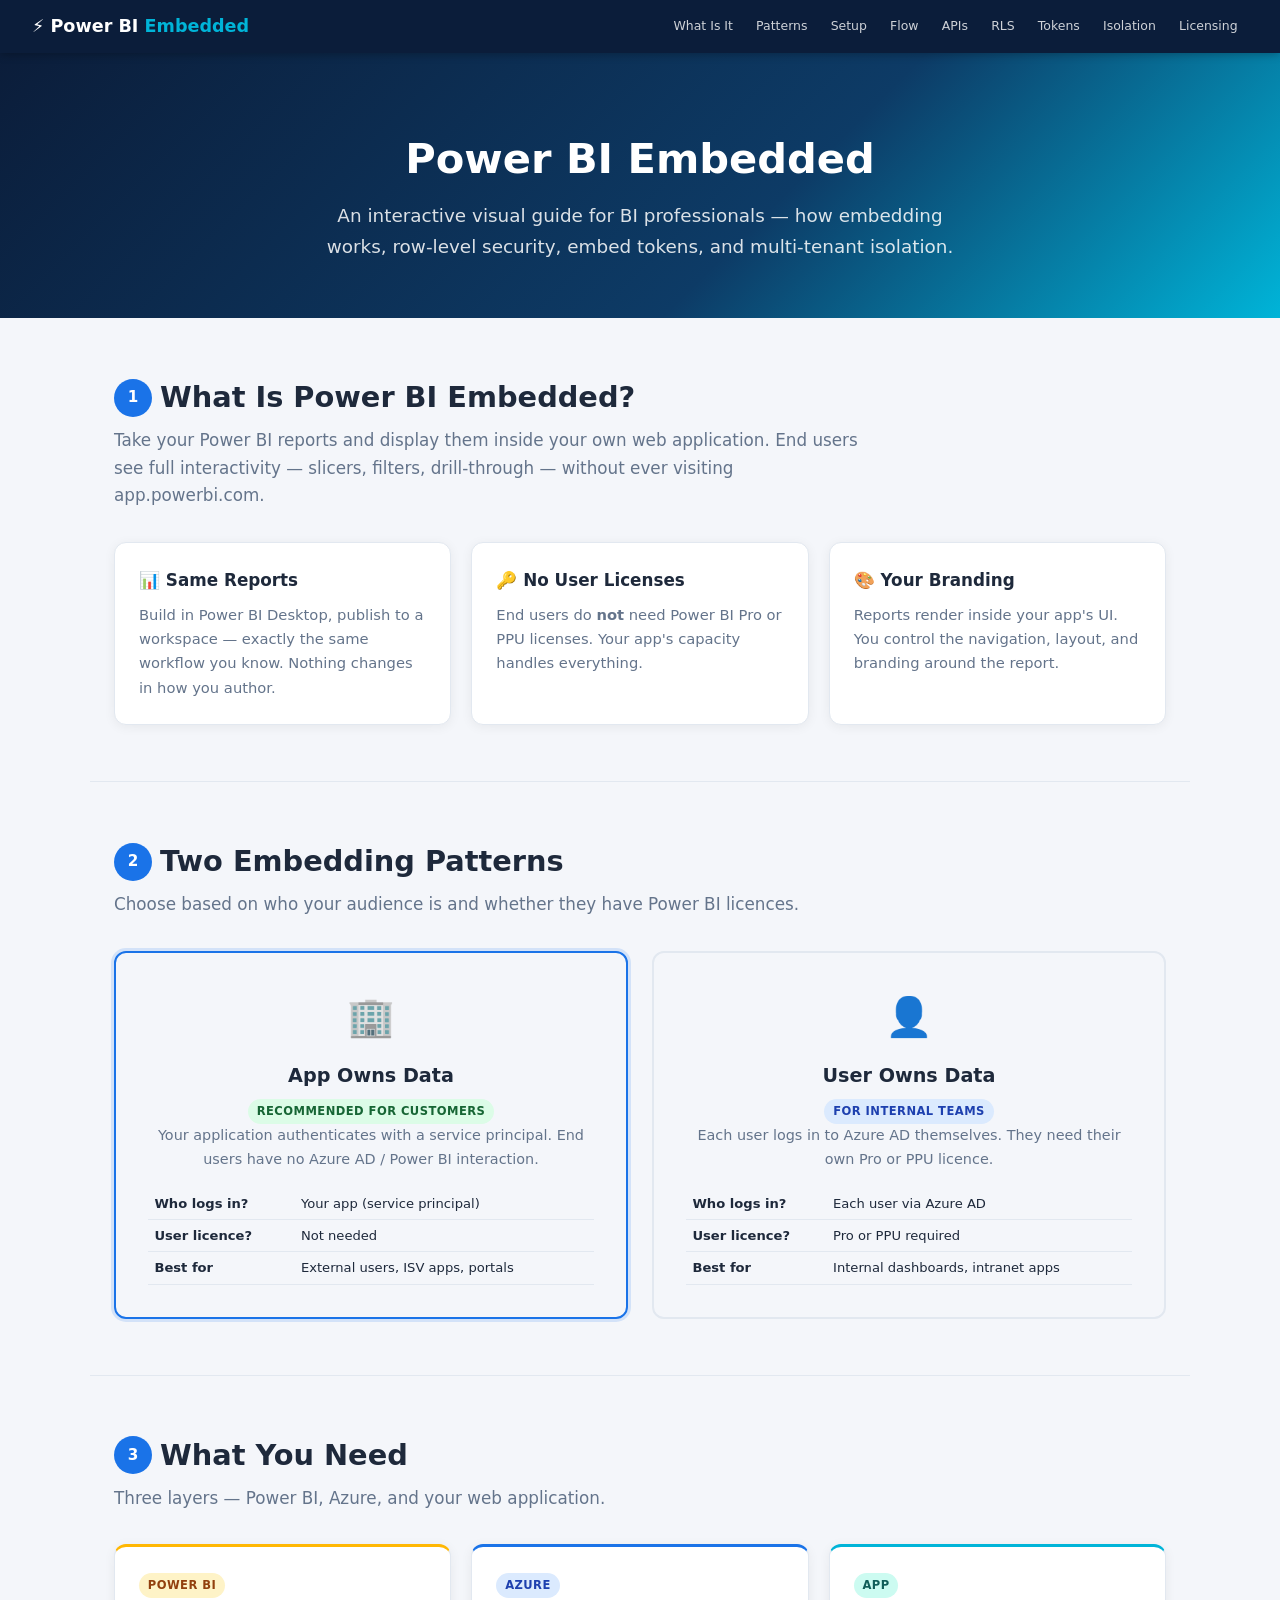
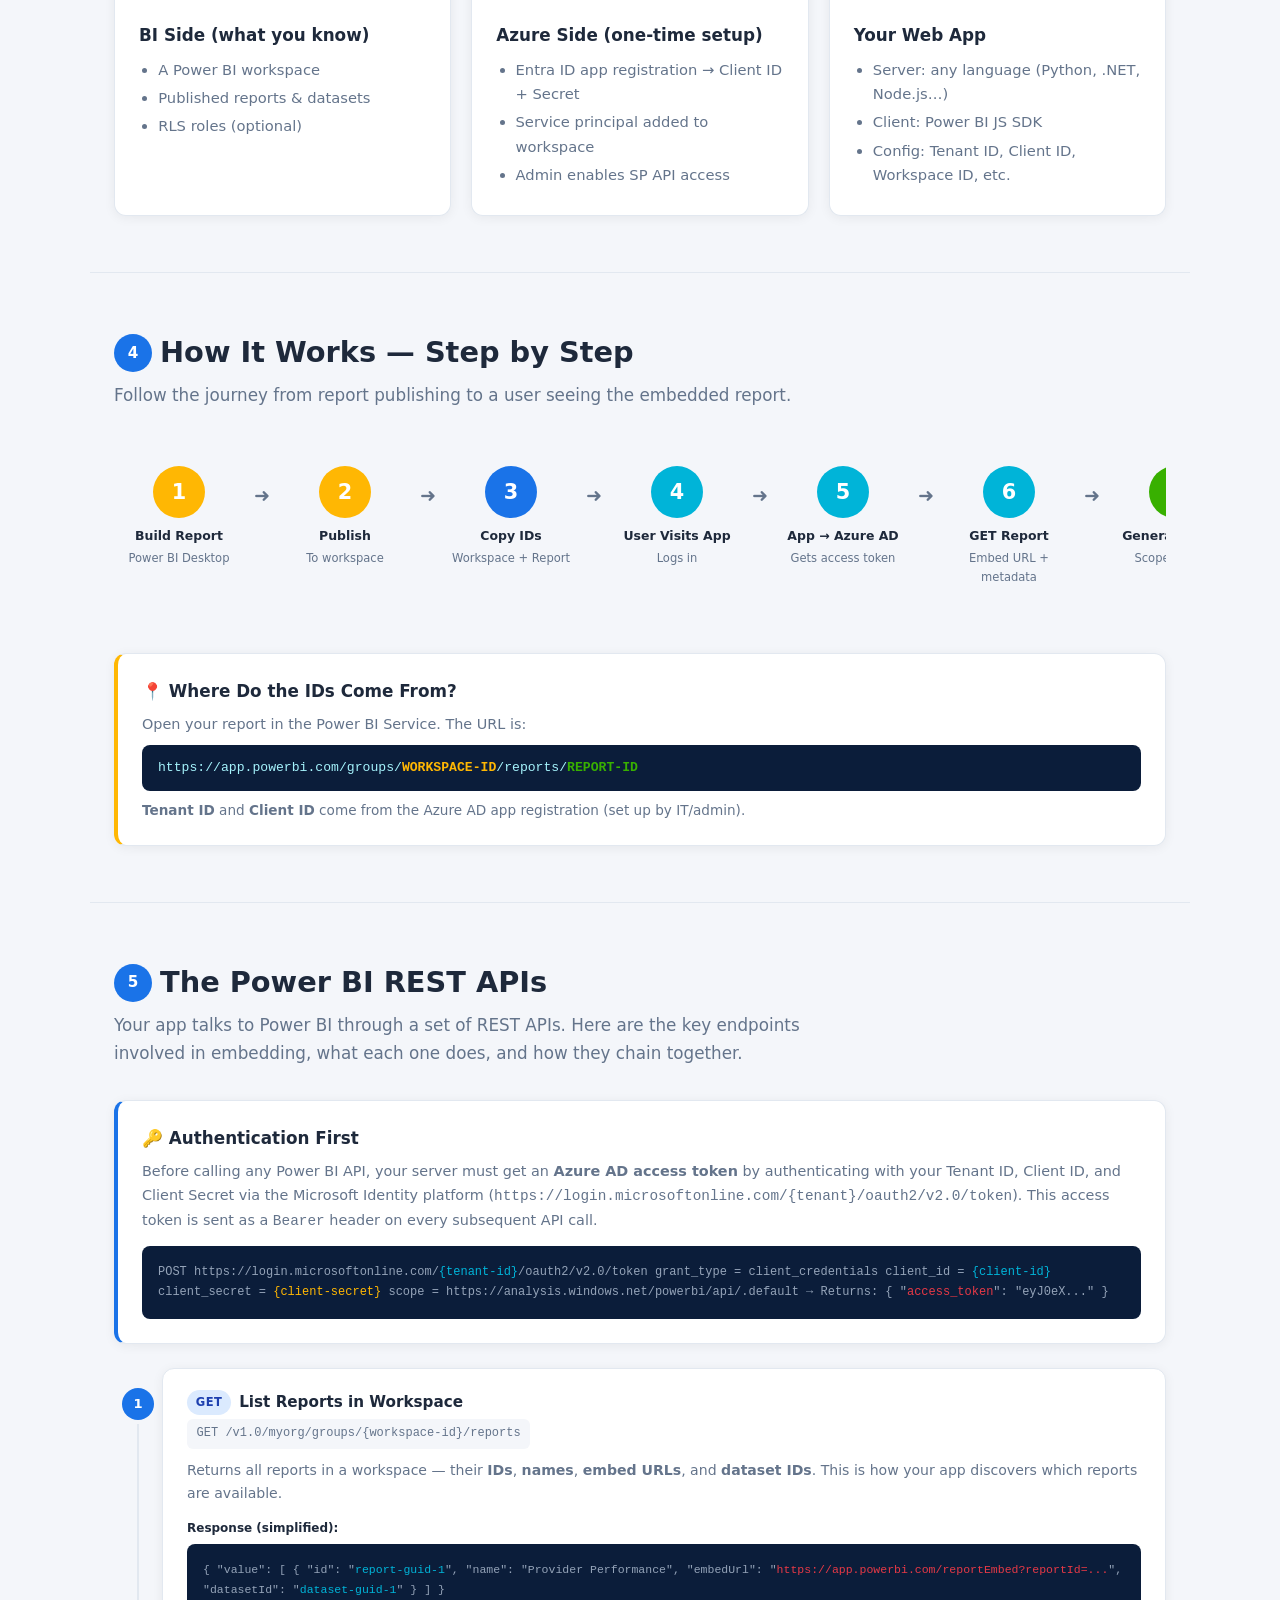
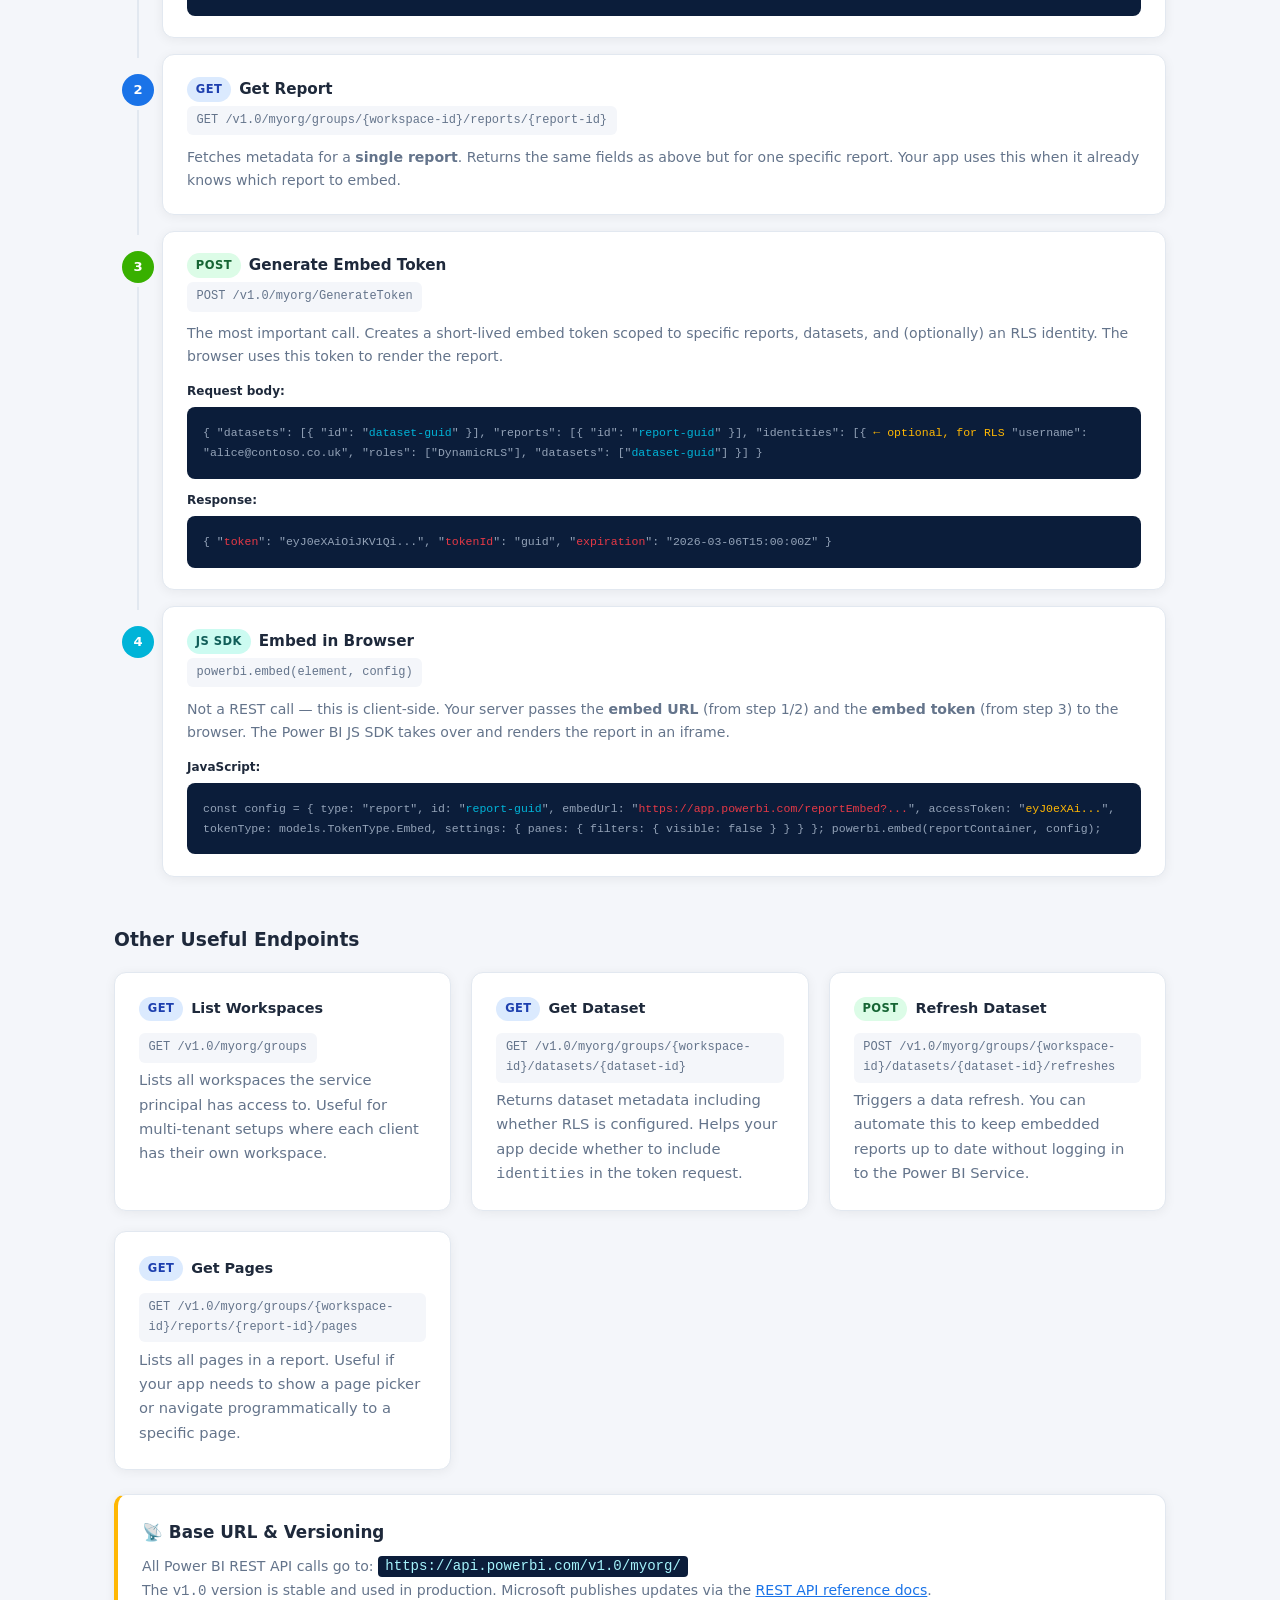
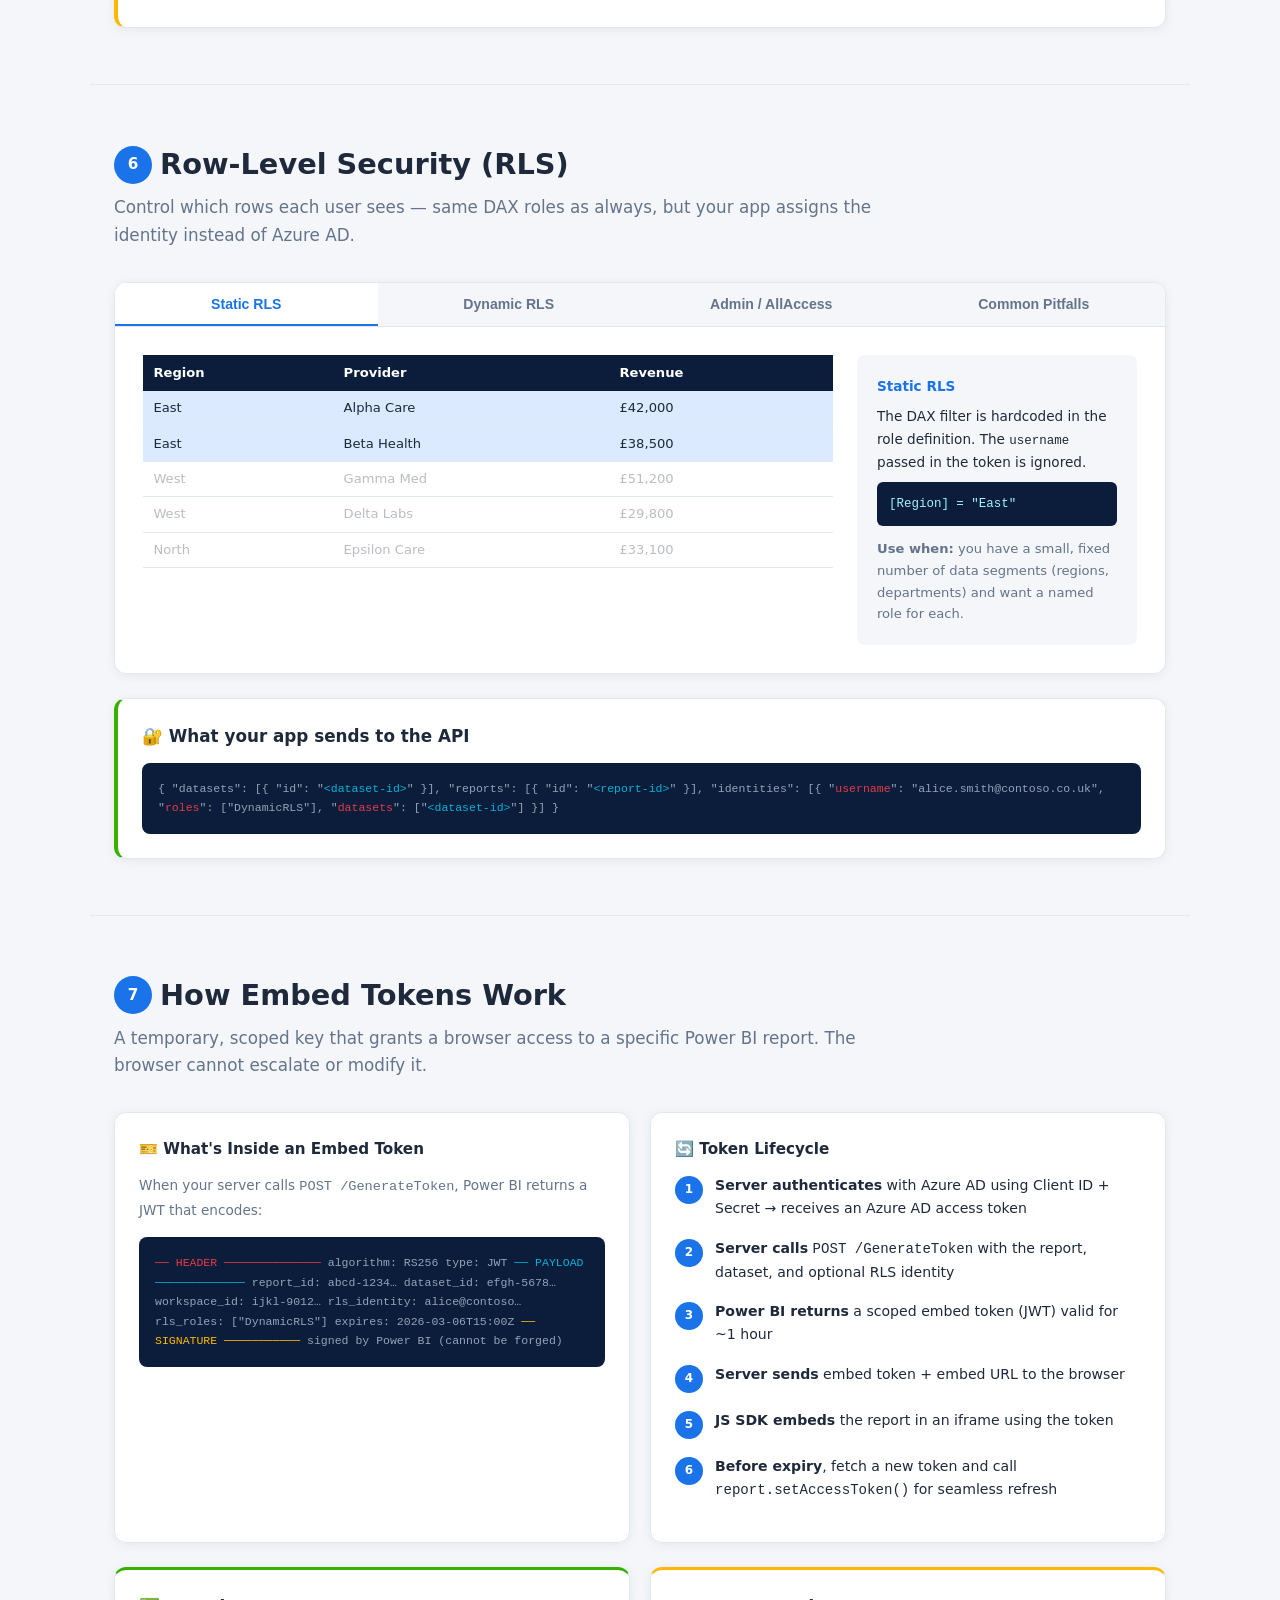
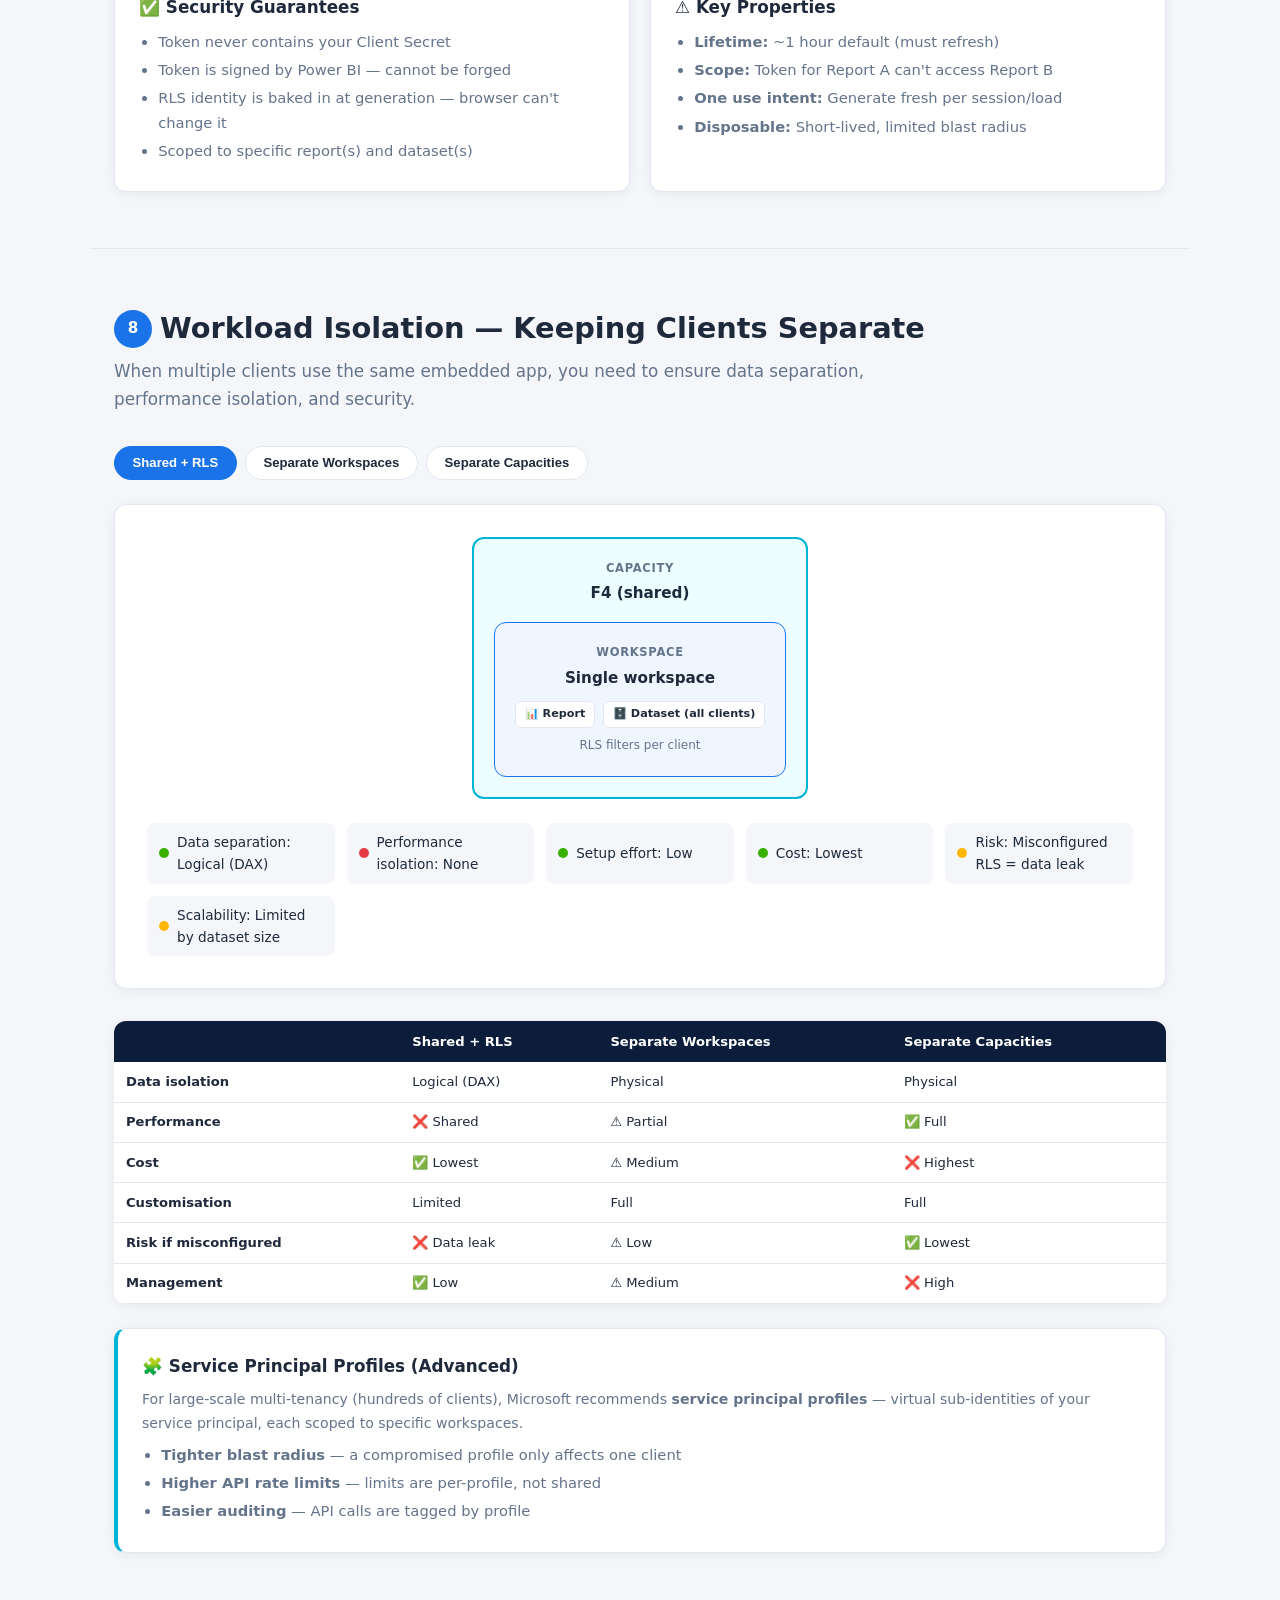
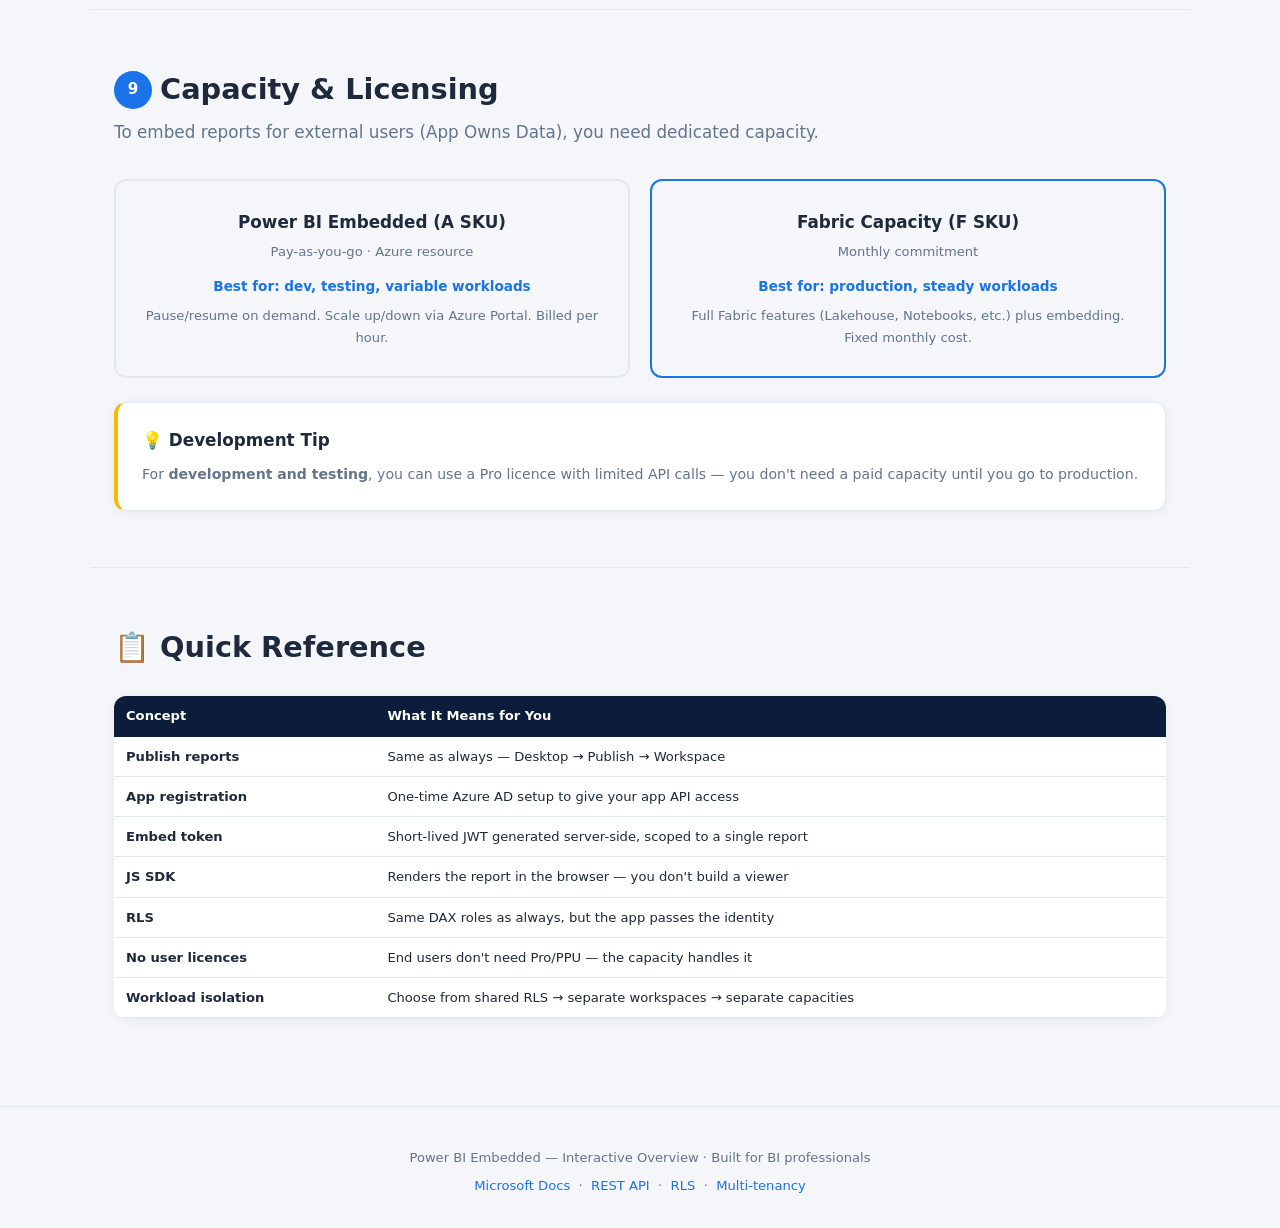
==== webpage/pbi_embedded_overview.html @ 56a4ed5e "Reorganizing folder structure" ====
<!DOCTYPE html>
<html lang="en">
<head>
    <meta charset="UTF-8">
    <meta name="viewport" content="width=device-width, initial-scale=1.0">
    <title>Power BI Embedded — Interactive Overview</title>
    <style>
        /* ── Reset & Base ─────────────────────────────────── */
        *, *::before, *::after { box-sizing: border-box; margin: 0; padding: 0; }
        :root {
            --navy:  #0b1d3a;
            --blue:  #1a73e8;
            --teal:  #00b4d8;
            --green: #38b000;
            --amber: #ffb703;
            --red:   #e63946;
            --bg:    #f4f6fa;
            --card:  #ffffff;
            --text:  #1e293b;
            --muted: #64748b;
            --border:#e2e8f0;
            --radius: 12px;
            --shadow: 0 2px 12px rgba(0,0,0,.06);
        }
        html { scroll-behavior: smooth; }
        body {
            font-family: 'Segoe UI', system-ui, -apple-system, sans-serif;
            background: var(--bg);
            color: var(--text);
            line-height: 1.65;
        }

        /* ── Sticky Nav ───────────────────────────────────── */
        .top-nav {
            position: sticky; top: 0; z-index: 100;
            background: var(--navy);
            color: #fff;
            display: flex; align-items: center; gap: 1rem;
            padding: .65rem 2rem;
            box-shadow: 0 2px 8px rgba(0,0,0,.25);
        }
        .top-nav .logo { font-weight: 700; font-size: 1.1rem; white-space: nowrap; }
        .top-nav .logo span { color: var(--teal); }
        .nav-links { display: flex; gap: .15rem; flex-wrap: wrap; margin-left: auto; }
        .nav-links a {
            color: rgba(255,255,255,.8); text-decoration: none;
            font-size: .78rem; padding: .35rem .65rem; border-radius: 6px;
            transition: background .2s, color .2s;
        }
        .nav-links a:hover { background: rgba(255,255,255,.12); color: #fff; }

        /* ── Hero ─────────────────────────────────────────── */
        .hero {
            background: linear-gradient(135deg, var(--navy) 0%, #0d3b66 60%, var(--teal) 100%);
            color: #fff;
            text-align: center;
            padding: 4.5rem 2rem 3.5rem;
        }
        .hero h1 { font-size: 2.6rem; font-weight: 800; margin-bottom: .5rem; }
        .hero p { font-size: 1.15rem; opacity: .85; max-width: 640px; margin: 0 auto; }

        /* ── Sections ─────────────────────────────────────── */
        .section {
            max-width: 1100px;
            margin: 0 auto;
            padding: 3.5rem 1.5rem;
        }
        .section h2 {
            font-size: 1.8rem; font-weight: 700;
            margin-bottom: .35rem;
            display: flex; align-items: center; gap: .5rem;
        }
        .section h2 .num {
            display: inline-flex; align-items: center; justify-content: center;
            width: 38px; height: 38px; border-radius: 50%;
            background: var(--blue); color: #fff;
            font-size: .95rem; font-weight: 700; flex-shrink: 0;
        }
        .section .subtitle {
            color: var(--muted); font-size: 1.05rem; margin-bottom: 2rem; max-width: 760px;
        }
        .divider {
            max-width: 1100px; margin: 0 auto;
            border: none; border-top: 1px solid var(--border);
        }

        /* ── Cards ────────────────────────────────────────── */
        .card-grid { display: grid; gap: 1.25rem; }
        .card-grid.cols-2 { grid-template-columns: repeat(auto-fit, minmax(320px, 1fr)); }
        .card-grid.cols-3 { grid-template-columns: repeat(auto-fit, minmax(260px, 1fr)); }
        .card {
            background: var(--card);
            border: 1px solid var(--border);
            border-radius: var(--radius);
            padding: 1.5rem;
            box-shadow: var(--shadow);
            transition: transform .2s, box-shadow .2s;
        }
        .card:hover { transform: translateY(-3px); box-shadow: 0 6px 20px rgba(0,0,0,.09); }
        .card h3 { font-size: 1.05rem; margin-bottom: .5rem; }
        .card p, .card li { font-size: .92rem; color: var(--muted); }
        .card ul { padding-left: 1.2rem; }
        .card ul li { margin-bottom: .25rem; }

        /* ── Badge ────────────────────────────────────────── */
        .badge {
            display: inline-block; font-size: .72rem; font-weight: 600;
            padding: .18rem .55rem; border-radius: 999px; text-transform: uppercase;
            letter-spacing: .04em;
        }
        .badge-blue { background: #dbeafe; color: #1e40af; }
        .badge-green { background: #dcfce7; color: #166534; }
        .badge-amber { background: #fef3c7; color: #92400e; }
        .badge-red   { background: #fee2e2; color: #991b1b; }
        .badge-teal  { background: #ccfbf1; color: #115e59; }

        /* ── Pattern comparison ────────────────────────────── */
        .pattern-columns { display: grid; grid-template-columns: 1fr 1fr; gap: 1.5rem; }
        .pattern-card {
            border-radius: var(--radius);
            padding: 2rem;
            text-align: center;
            border: 2px solid var(--border);
            transition: border-color .3s, box-shadow .3s;
            cursor: default;
        }
        .pattern-card.active { border-color: var(--blue); box-shadow: 0 0 0 3px rgba(26,115,232,.15); }
        .pattern-card h3 { font-size: 1.2rem; margin-bottom: .35rem; }
        .pattern-card .icon { font-size: 2.4rem; display: block; margin-bottom: .75rem; }
        .pattern-card .desc { font-size: .9rem; color: var(--muted); margin-bottom: 1rem; }
        .pattern-card table { width: 100%; font-size: .82rem; text-align: left; border-collapse: collapse; }
        .pattern-card table td { padding: .3rem .4rem; border-bottom: 1px solid var(--border); }
        .pattern-card table td:first-child { font-weight: 600; color: var(--text); white-space: nowrap; }

        /* ── Flow diagram ─────────────────────────────────── */
        .flow-container { position: relative; padding: 1.5rem 0; }
        .flow-track {
            display: flex; align-items: flex-start; gap: 0;
            overflow-x: auto; padding-bottom: 1rem;
        }
        .flow-step {
            display: flex; flex-direction: column; align-items: center;
            min-width: 130px; position: relative; text-align: center;
            opacity: 0; transform: translateY(18px);
            transition: opacity .45s ease, transform .45s ease;
        }
        .flow-step.visible { opacity: 1; transform: translateY(0); }
        .flow-step .circle {
            width: 52px; height: 52px; border-radius: 50%;
            display: flex; align-items: center; justify-content: center;
            font-size: 1.3rem; color: #fff; font-weight: 700;
            position: relative; z-index: 2;
        }
        .flow-step .label { font-size: .78rem; margin-top: .5rem; max-width: 120px; font-weight: 600; }
        .flow-step .detail { font-size: .72rem; color: var(--muted); max-width: 120px; margin-top: .15rem; }
        .flow-arrow {
            display: flex; align-items: center;
            font-size: 1.2rem; color: var(--muted);
            padding-top: 14px; min-width: 36px; justify-content: center;
            opacity: 0; transition: opacity .4s ease;
        }
        .flow-arrow.visible { opacity: 1; }

        /* ── RLS Interactive ──────────────────────────────── */
        .rls-demo {
            background: var(--card);
            border: 1px solid var(--border);
            border-radius: var(--radius);
            overflow: hidden;
            box-shadow: var(--shadow);
        }
        .rls-tabs { display: flex; border-bottom: 1px solid var(--border); }
        .rls-tab {
            flex: 1; padding: .85rem 1rem;
            text-align: center;
            font-size: .88rem; font-weight: 600;
            cursor: pointer;
            background: var(--bg);
            border: none; outline: none;
            color: var(--muted);
            transition: background .2s, color .2s;
        }
        .rls-tab.active { background: var(--card); color: var(--blue); box-shadow: inset 0 -2px 0 var(--blue); }
        .rls-panel { display: none; padding: 1.75rem; }
        .rls-panel.active { display: block; }

        .rls-visual {
            display: flex; gap: 1.5rem; align-items: flex-start; flex-wrap: wrap;
        }
        .rls-data-table {
            flex: 1; min-width: 280px;
            border-collapse: collapse; font-size: .82rem;
        }
        .rls-data-table th {
            background: var(--navy); color: #fff;
            padding: .45rem .65rem; text-align: left; font-weight: 600;
        }
        .rls-data-table td {
            padding: .4rem .65rem; border-bottom: 1px solid var(--border);
        }
        .rls-data-table tr.highlight td { background: #dbeafe; }
        .rls-data-table tr.dimmed td { opacity: .3; }

        .rls-info-box {
            flex: 0 0 280px;
            background: var(--bg); border-radius: 8px;
            padding: 1.25rem; font-size: .85rem;
        }
        .rls-info-box h4 { margin-bottom: .5rem; color: var(--blue); }
        .rls-info-box code {
            display: block; background: var(--navy); color: #a5f3fc;
            padding: .75rem; border-radius: 6px; font-size: .78rem;
            margin-top: .5rem; white-space: pre-wrap;
        }

        /* ── Token visual ─────────────────────────────────── */
        .token-visual {
            display: flex; gap: 1.25rem; flex-wrap: wrap;
            align-items: stretch;
        }
        .token-box {
            background: var(--card); border: 1px solid var(--border);
            border-radius: var(--radius); padding: 1.5rem;
            box-shadow: var(--shadow); flex: 1; min-width: 260px;
        }
        .token-box h4 { font-size: .95rem; margin-bottom: .75rem; display: flex; align-items: center; gap: .4rem; }
        .token-jwt {
            background: var(--navy); border-radius: 8px; padding: 1rem;
            font-family: 'Cascadia Code', 'Fira Code', monospace;
            font-size: .72rem; line-height: 1.7; color: #94a3b8;
            overflow-x: auto;
        }
        .token-jwt .t-header { color: var(--red); }
        .token-jwt .t-payload { color: var(--teal); }
        .token-jwt .t-sig { color: var(--amber); }

        .lifecycle-steps { counter-reset: step; }
        .lifecycle-step {
            display: flex; gap: .75rem; margin-bottom: 1rem; align-items: flex-start;
        }
        .lifecycle-step::before {
            counter-increment: step;
            content: counter(step);
            display: flex; align-items: center; justify-content: center;
            min-width: 28px; height: 28px; border-radius: 50%;
            background: var(--blue); color: #fff;
            font-size: .75rem; font-weight: 700; flex-shrink: 0; margin-top: 2px;
        }
        .lifecycle-step .step-text { font-size: .88rem; }
        .lifecycle-step .step-text strong { color: var(--text); }

        /* ── Isolation visual ─────────────────────────────── */
        .isolation-switcher { display: flex; gap: .5rem; margin-bottom: 1.5rem; flex-wrap: wrap; }
        .iso-btn {
            padding: .55rem 1.1rem; border-radius: 999px;
            border: 1px solid var(--border);
            background: var(--card); color: var(--text);
            font-size: .82rem; font-weight: 600; cursor: pointer;
            transition: all .25s;
        }
        .iso-btn.active { background: var(--blue); color: #fff; border-color: var(--blue); }
        .iso-scene {
            display: none;
            background: var(--card);
            border: 1px solid var(--border);
            border-radius: var(--radius);
            padding: 2rem;
            box-shadow: var(--shadow);
        }
        .iso-scene.active { display: block; }

        .iso-diagram {
            display: flex; gap: 1.25rem; justify-content: center;
            flex-wrap: wrap; margin-bottom: 1.5rem;
        }
        .iso-box {
            border: 2px solid var(--border); border-radius: var(--radius);
            padding: 1.25rem; min-width: 160px; text-align: center;
            transition: border-color .3s;
        }
        .iso-box.workspace { border-color: var(--blue); background: #eff6ff; }
        .iso-box.capacity  { border-color: var(--teal); background: #ecfeff; }
        .iso-box.dataset   { border-color: var(--green); background: #f0fdf4; }
        .iso-box .box-label { font-size: .72rem; font-weight: 700; text-transform: uppercase; letter-spacing: .06em; color: var(--muted); }
        .iso-box .box-title { font-size: .95rem; font-weight: 700; margin-top: .2rem; }
        .iso-inner { display: flex; gap: .5rem; margin-top: .65rem; justify-content: center; }
        .iso-chip {
            font-size: .7rem; padding: .2rem .55rem;
            border-radius: 6px; background: #fff; border: 1px solid var(--border);
            font-weight: 600;
        }

        .iso-traits { display: grid; grid-template-columns: repeat(auto-fit, minmax(180px, 1fr)); gap: .75rem; }
        .iso-trait {
            display: flex; align-items: center; gap: .5rem;
            font-size: .85rem; padding: .5rem .75rem;
            background: var(--bg); border-radius: 8px;
        }
        .iso-trait .dot {
            width: 10px; height: 10px; border-radius: 50%; flex-shrink: 0;
        }
        .dot-green { background: var(--green); }
        .dot-amber { background: var(--amber); }
        .dot-red   { background: var(--red); }

        /* ── Comparison table ─────────────────────────────── */
        .comp-table {
            width: 100%; border-collapse: collapse; font-size: .82rem;
            background: var(--card); border-radius: var(--radius);
            overflow: hidden; box-shadow: var(--shadow);
            margin-top: 1.5rem;
        }
        .comp-table th {
            background: var(--navy); color: #fff;
            padding: .6rem .75rem; text-align: left; font-weight: 600;
        }
        .comp-table td {
            padding: .55rem .75rem; border-bottom: 1px solid var(--border);
        }
        .comp-table tbody tr:hover td { background: #f1f5f9; }

        /* ── Licensing ────────────────────────────────────── */
        .lic-cards { display: grid; grid-template-columns: repeat(auto-fit, minmax(280px, 1fr)); gap: 1.25rem; }
        .lic-card {
            border-radius: var(--radius); padding: 1.75rem;
            border: 2px solid var(--border); text-align: center;
            transition: border-color .3s, box-shadow .3s;
        }
        .lic-card:hover { border-color: var(--blue); box-shadow: 0 4px 16px rgba(26,115,232,.12); }
        .lic-card h4 { font-size: 1.05rem; margin-bottom: .3rem; }
        .lic-card .lic-model { font-size: .82rem; color: var(--muted); margin-bottom: .75rem; }
        .lic-card .lic-best { font-size: .85rem; font-weight: 600; color: var(--blue); }

        /* ── Footer ───────────────────────────────────────── */
        .footer {
            text-align: center; padding: 2.5rem 1rem;
            color: var(--muted); font-size: .82rem;
            border-top: 1px solid var(--border);
            margin-top: 2rem;
        }
        .footer a { color: var(--blue); text-decoration: none; }

        /* ── Utilities ────────────────────────────────────── */
        .mt { margin-top: 1.5rem; }
        .fade-in { opacity: 0; transform: translateY(16px); transition: opacity .5s ease, transform .5s ease; }
        .fade-in.visible { opacity: 1; transform: translateY(0); }

        /* ── Token Anim ───────────────────────────────────── */
        .token-anim-track { position: relative; height: 120px; margin: 1.5rem 0; }
        .ta-lane {
            position: absolute; left: 0; right: 0;
            display: flex; align-items: center; height: 36px;
        }
        .ta-lane:nth-child(1) { top: 0; }
        .ta-lane:nth-child(2) { top: 42px; }
        .ta-lane:nth-child(3) { top: 84px; }
        .ta-actor {
            width: 90px; text-align: center; font-size: .72rem; font-weight: 700;
            background: var(--navy); color: #fff; padding: .3rem .4rem; border-radius: 6px;
            flex-shrink: 0;
        }
        .ta-line { flex: 1; height: 2px; background: var(--border); position: relative; margin: 0 8px; }
        .ta-packet {
            position: absolute; top: -8px;
            width: 18px; height: 18px; border-radius: 4px;
            display: flex; align-items: center; justify-content: center;
            font-size: .6rem; font-weight: 700; color: #fff;
        }
        .ta-packet.req  { background: var(--blue); }
        .ta-packet.tok  { background: var(--green); }
        .ta-packet.show { background: var(--teal); }

        /* ── API Chain ────────────────────────────────────── */
        .api-chain { display: flex; flex-direction: column; gap: 0; }
        .api-step-row { display: flex; gap: 0; }
        .api-num-col {
            display: flex; flex-direction: column; align-items: center;
            width: 48px; flex-shrink: 0; padding-top: 1.25rem;
        }
        .api-num {
            width: 32px; height: 32px; border-radius: 50%;
            display: flex; align-items: center; justify-content: center;
            color: #fff; font-size: .82rem; font-weight: 700;
            flex-shrink: 0; z-index: 2;
        }
        .api-connector {
            flex: 1; width: 2px; background: var(--border);
            margin-top: 4px; margin-bottom: -4px;
        }
        .api-card {
            flex: 1;
            background: var(--card);
            border: 1px solid var(--border);
            border-radius: var(--radius);
            padding: 1.35rem 1.5rem;
            margin-bottom: 1rem;
            box-shadow: var(--shadow);
            transition: transform .2s, box-shadow .2s;
        }
        .api-card:hover { transform: translateY(-2px); box-shadow: 0 6px 20px rgba(0,0,0,.09); }
        .api-card-header {
            display: flex; align-items: center; gap: .5rem;
        }
        .api-endpoint { font-weight: 700; font-size: .95rem; }
        .api-url {
            font-family: 'Cascadia Code', 'Fira Code', monospace;
            font-size: .75rem; color: var(--muted); margin-top: .25rem;
            background: var(--bg); padding: .3rem .6rem; border-radius: 6px;
            display: inline-block;
        }
        .api-desc { font-size: .88rem; color: var(--muted); margin-top: .65rem; }
        .api-response { margin-top: .85rem; }
        .api-response-label { font-size: .75rem; font-weight: 600; color: var(--text); margin-bottom: .35rem; }

        /* ── Responsive ───────────────────────────────────── */
        @media (max-width: 720px) {
            .hero h1 { font-size: 1.8rem; }
            .pattern-columns { grid-template-columns: 1fr; }
            .rls-visual { flex-direction: column; }
            .rls-info-box { flex: 1 1 auto; }
            .token-visual { flex-direction: column; }
            .nav-links a { font-size: .7rem; padding: .25rem .45rem; }
        }
    </style>
</head>
<body>

<!-- ───────── Navigation ───────── -->
<nav class="top-nav">
    <div class="logo">⚡ Power BI <span>Embedded</span></div>
    <div class="nav-links">
        <a href="#what">What Is It</a>
        <a href="#patterns">Patterns</a>
        <a href="#setup">Setup</a>
        <a href="#flow">Flow</a>
        <a href="#apis">APIs</a>
        <a href="#rls">RLS</a>
        <a href="#tokens">Tokens</a>
        <a href="#isolation">Isolation</a>
        <a href="#licensing">Licensing</a>
    </div>
</nav>

<!-- ───────── Hero ───────── -->
<header class="hero">
    <h1>Power BI Embedded</h1>
    <p>An interactive visual guide for BI professionals — how embedding works, row-level security, embed tokens, and multi-tenant isolation.</p>
</header>

<!-- ═══════════════════════════════════════════════════════ -->
<!-- 1. WHAT IS IT                                          -->
<!-- ═══════════════════════════════════════════════════════ -->
<section class="section fade-in" id="what">
    <h2><span class="num">1</span> What Is Power BI Embedded?</h2>
    <p class="subtitle">Take your Power BI reports and display them inside your own web application. End users see full interactivity — slicers, filters, drill-through — without ever visiting app.powerbi.com.</p>

    <div class="card-grid cols-3">
        <div class="card">
            <h3>📊 Same Reports</h3>
            <p>Build in Power BI Desktop, publish to a workspace — exactly the same workflow you know. Nothing changes in how you author.</p>
        </div>
        <div class="card">
            <h3>🔑 No User Licenses</h3>
            <p>End users do <strong>not</strong> need Power BI Pro or PPU licenses. Your app's capacity handles everything.</p>
        </div>
        <div class="card">
            <h3>🎨 Your Branding</h3>
            <p>Reports render inside your app's UI. You control the navigation, layout, and branding around the report.</p>
        </div>
    </div>
</section>

<hr class="divider">

<!-- ═══════════════════════════════════════════════════════ -->
<!-- 2. TWO PATTERNS                                        -->
<!-- ═══════════════════════════════════════════════════════ -->
<section class="section fade-in" id="patterns">
    <h2><span class="num">2</span> Two Embedding Patterns</h2>
    <p class="subtitle">Choose based on who your audience is and whether they have Power BI licences.</p>

    <div class="pattern-columns">
        <div class="pattern-card active" id="pc-app">
            <span class="icon">🏢</span>
            <h3>App Owns Data</h3>
            <span class="badge badge-green">Recommended for customers</span>
            <p class="desc">Your application authenticates with a service principal. End users have no Azure AD / Power BI interaction.</p>
            <table>
                <tr><td>Who logs in?</td><td>Your app (service principal)</td></tr>
                <tr><td>User licence?</td><td>Not needed</td></tr>
                <tr><td>Best for</td><td>External users, ISV apps, portals</td></tr>
            </table>
        </div>
        <div class="pattern-card" id="pc-user">
            <span class="icon">👤</span>
            <h3>User Owns Data</h3>
            <span class="badge badge-blue">For internal teams</span>
            <p class="desc">Each user logs in to Azure AD themselves. They need their own Pro or PPU licence.</p>
            <table>
                <tr><td>Who logs in?</td><td>Each user via Azure AD</td></tr>
                <tr><td>User licence?</td><td>Pro or PPU required</td></tr>
                <tr><td>Best for</td><td>Internal dashboards, intranet apps</td></tr>
            </table>
        </div>
    </div>
</section>

<hr class="divider">

<!-- ═══════════════════════════════════════════════════════ -->
<!-- 3. WHAT YOU NEED                                       -->
<!-- ═══════════════════════════════════════════════════════ -->
<section class="section fade-in" id="setup">
    <h2><span class="num">3</span> What You Need</h2>
    <p class="subtitle">Three layers — Power BI, Azure, and your web application.</p>

    <div class="card-grid cols-3">
        <div class="card" style="border-top: 3px solid var(--amber);">
            <span class="badge badge-amber">Power BI</span>
            <h3 class="mt">BI Side (what you know)</h3>
            <ul>
                <li>A Power BI workspace</li>
                <li>Published reports &amp; datasets</li>
                <li>RLS roles (optional)</li>
            </ul>
        </div>
        <div class="card" style="border-top: 3px solid var(--blue);">
            <span class="badge badge-blue">Azure</span>
            <h3 class="mt">Azure Side (one-time setup)</h3>
            <ul>
                <li>Entra ID app registration → Client ID + Secret</li>
                <li>Service principal added to workspace</li>
                <li>Admin enables SP API access</li>
            </ul>
        </div>
        <div class="card" style="border-top: 3px solid var(--teal);">
            <span class="badge badge-teal">App</span>
            <h3 class="mt">Your Web App</h3>
            <ul>
                <li>Server: any language (Python, .NET, Node.js…)</li>
                <li>Client: Power BI JS SDK</li>
                <li>Config: Tenant ID, Client ID, Workspace ID, etc.</li>
            </ul>
        </div>
    </div>
</section>

<hr class="divider">

<!-- ═══════════════════════════════════════════════════════ -->
<!-- 4. STEP-BY-STEP FLOW                                   -->
<!-- ═══════════════════════════════════════════════════════ -->
<section class="section fade-in" id="flow">
    <h2><span class="num">4</span> How It Works — Step by Step</h2>
    <p class="subtitle">Follow the journey from report publishing to a user seeing the embedded report.</p>

    <div class="flow-container">
        <div class="flow-track" id="flow-track">
            <div class="flow-step" data-delay="0">
                <div class="circle" style="background: var(--amber);">1</div>
                <div class="label">Build Report</div>
                <div class="detail">Power BI Desktop</div>
            </div>
            <div class="flow-arrow" data-delay="100">➜</div>

            <div class="flow-step" data-delay="200">
                <div class="circle" style="background: var(--amber);">2</div>
                <div class="label">Publish</div>
                <div class="detail">To workspace</div>
            </div>
            <div class="flow-arrow" data-delay="300">➜</div>

            <div class="flow-step" data-delay="400">
                <div class="circle" style="background: var(--blue);">3</div>
                <div class="label">Copy IDs</div>
                <div class="detail">Workspace + Report</div>
            </div>
            <div class="flow-arrow" data-delay="500">➜</div>

            <div class="flow-step" data-delay="600">
                <div class="circle" style="background: var(--teal);">4</div>
                <div class="label">User Visits App</div>
                <div class="detail">Logs in</div>
            </div>
            <div class="flow-arrow" data-delay="700">➜</div>

            <div class="flow-step" data-delay="800">
                <div class="circle" style="background: var(--teal);">5</div>
                <div class="label">App → Azure AD</div>
                <div class="detail">Gets access token</div>
            </div>
            <div class="flow-arrow" data-delay="900">➜</div>

            <div class="flow-step" data-delay="1000">
                <div class="circle" style="background: var(--teal);">6</div>
                <div class="label">GET Report</div>
                <div class="detail">Embed URL + metadata</div>
            </div>
            <div class="flow-arrow" data-delay="1100">➜</div>

            <div class="flow-step" data-delay="1200">
                <div class="circle" style="background: var(--green);">7</div>
                <div class="label">GenerateToken</div>
                <div class="detail">Scoped + RLS</div>
            </div>
            <div class="flow-arrow" data-delay="1300">➜</div>

            <div class="flow-step" data-delay="1400">
                <div class="circle" style="background: var(--green);">8</div>
                <div class="label">Embed in Browser</div>
                <div class="detail">JS SDK renders</div>
            </div>
            <div class="flow-arrow" data-delay="1500">➜</div>

            <div class="flow-step" data-delay="1600">
                <div class="circle" style="background: var(--green);">9</div>
                <div class="label">User Interacts</div>
                <div class="detail">Slicers, filters, drill</div>
            </div>
        </div>
    </div>

    <!-- ID source callout -->
    <div class="card mt" style="border-left: 4px solid var(--amber);">
        <h3>📍 Where Do the IDs Come From?</h3>
        <p style="font-size:.9rem; color:var(--muted); margin-top:.3rem;">
            Open your report in the Power BI Service. The URL is:
        </p>
        <code style="display:block; background:var(--navy); color:#a5f3fc; padding:.75rem 1rem; border-radius:8px; margin-top:.5rem; font-size:.82rem; overflow-x:auto;">
https://app.powerbi.com/groups/<strong style="color:var(--amber);">WORKSPACE-ID</strong>/reports/<strong style="color:var(--green);">REPORT-ID</strong>
        </code>
        <p style="font-size:.85rem; color:var(--muted); margin-top:.5rem;">
            <strong>Tenant ID</strong> and <strong>Client ID</strong> come from the Azure AD app registration (set up by IT/admin).
        </p>
    </div>
</section>

<hr class="divider">

<!-- ═══════════════════════════════════════════════════════ -->
<!-- 5. THE APIs                                            -->
<!-- ═══════════════════════════════════════════════════════ -->
<section class="section fade-in" id="apis">
    <h2><span class="num">5</span> The Power BI REST APIs</h2>
    <p class="subtitle">Your app talks to Power BI through a set of REST APIs. Here are the key endpoints involved in embedding, what each one does, and how they chain together.</p>

    <!-- Auth flow callout -->
    <div class="card" style="border-left: 4px solid var(--blue); margin-bottom: 1.5rem;">
        <h3>🔑 Authentication First</h3>
        <p style="font-size:.9rem; color:var(--muted); margin-top:.3rem;">
            Before calling any Power BI API, your server must get an <strong>Azure AD access token</strong> by authenticating with your Tenant ID, Client ID, and Client Secret via the Microsoft Identity platform (<code>https://login.microsoftonline.com/{tenant}/oauth2/v2.0/token</code>). This access token is sent as a <code>Bearer</code> header on every subsequent API call.
        </p>
        <div class="token-jwt" style="margin-top:.75rem; font-size:.75rem;">
POST https://login.microsoftonline.com/<span class="t-payload">{tenant-id}</span>/oauth2/v2.0/token

grant_type    = client_credentials
client_id     = <span class="t-payload">{client-id}</span>
client_secret = <span class="t-sig">{client-secret}</span>
scope         = https://analysis.windows.net/powerbi/api/.default

→ Returns: { "<span class="t-header">access_token</span>": "eyJ0eX..." }
        </div>
    </div>

    <!-- API endpoint cards -->
    <div class="api-chain">
        <div class="api-step-row">
            <div class="api-num-col"><div class="api-num" style="background:var(--blue);">1</div><div class="api-connector"></div></div>
            <div class="api-card">
                <div class="api-card-header">
                    <span class="badge badge-blue">GET</span>
                    <span class="api-endpoint">List Reports in Workspace</span>
                </div>
                <div class="api-url">GET /v1.0/myorg/groups/{workspace-id}/reports</div>
                <div class="api-desc">
                    Returns all reports in a workspace — their <strong>IDs</strong>, <strong>names</strong>, <strong>embed URLs</strong>, and <strong>dataset IDs</strong>. This is how your app discovers which reports are available.
                </div>
                <div class="api-response">
                    <div class="api-response-label">Response (simplified):</div>
                    <div class="token-jwt" style="font-size:.72rem;">
{
  "value": [
    {
      "id": "<span class="t-payload">report-guid-1</span>",
      "name": "Provider Performance",
      "embedUrl": "<span class="t-header">https://app.powerbi.com/reportEmbed?reportId=...</span>",
      "datasetId": "<span class="t-payload">dataset-guid-1</span>"
    }
  ]
}
                    </div>
                </div>
            </div>
        </div>

        <div class="api-step-row">
            <div class="api-num-col"><div class="api-num" style="background:var(--blue);">2</div><div class="api-connector"></div></div>
            <div class="api-card">
                <div class="api-card-header">
                    <span class="badge badge-blue">GET</span>
                    <span class="api-endpoint">Get Report</span>
                </div>
                <div class="api-url">GET /v1.0/myorg/groups/{workspace-id}/reports/{report-id}</div>
                <div class="api-desc">
                    Fetches metadata for a <strong>single report</strong>. Returns the same fields as above but for one specific report. Your app uses this when it already knows which report to embed.
                </div>
            </div>
        </div>

        <div class="api-step-row">
            <div class="api-num-col"><div class="api-num" style="background:var(--green);">3</div><div class="api-connector"></div></div>
            <div class="api-card">
                <div class="api-card-header">
                    <span class="badge badge-green">POST</span>
                    <span class="api-endpoint">Generate Embed Token</span>
                </div>
                <div class="api-url">POST /v1.0/myorg/GenerateToken</div>
                <div class="api-desc">
                    The most important call. Creates a short-lived embed token scoped to specific reports, datasets, and (optionally) an RLS identity. The browser uses this token to render the report.
                </div>
                <div class="api-response">
                    <div class="api-response-label">Request body:</div>
                    <div class="token-jwt" style="font-size:.72rem;">
{
  "datasets": [{ "id": "<span class="t-payload">dataset-guid</span>" }],
  "reports":  [{ "id": "<span class="t-payload">report-guid</span>" }],
  "identities": [{                          <span class="t-sig">← optional, for RLS</span>
    "username": "alice@contoso.co.uk",
    "roles": ["DynamicRLS"],
    "datasets": ["<span class="t-payload">dataset-guid</span>"]
  }]
}
                    </div>
                    <div class="api-response-label" style="margin-top:.75rem;">Response:</div>
                    <div class="token-jwt" style="font-size:.72rem;">
{
  "<span class="t-header">token</span>": "eyJ0eXAiOiJKV1Qi...",
  "<span class="t-header">tokenId</span>": "guid",
  "<span class="t-header">expiration</span>": "2026-03-06T15:00:00Z"
}
                    </div>
                </div>
            </div>
        </div>

        <div class="api-step-row">
            <div class="api-num-col"><div class="api-num" style="background:var(--teal);">4</div></div>
            <div class="api-card">
                <div class="api-card-header">
                    <span class="badge badge-teal">JS SDK</span>
                    <span class="api-endpoint">Embed in Browser</span>
                </div>
                <div class="api-url">powerbi.embed(element, config)</div>
                <div class="api-desc">
                    Not a REST call — this is client-side. Your server passes the <strong>embed URL</strong> (from step 1/2) and the <strong>embed token</strong> (from step 3) to the browser. The Power BI JS SDK takes over and renders the report in an iframe.
                </div>
                <div class="api-response">
                    <div class="api-response-label">JavaScript:</div>
                    <div class="token-jwt" style="font-size:.72rem;">
const config = {
  type: "report",
  id: "<span class="t-payload">report-guid</span>",
  embedUrl: "<span class="t-header">https://app.powerbi.com/reportEmbed?...</span>",
  accessToken: "<span class="t-sig">eyJ0eXAi...</span>",
  tokenType: models.TokenType.Embed,
  settings: { panes: { filters: { visible: false } } }
};

powerbi.embed(reportContainer, config);
                    </div>
                </div>
            </div>
        </div>
    </div>

    <!-- Other useful endpoints -->
    <h3 style="margin-top:2rem; margin-bottom:1rem;">Other Useful Endpoints</h3>
    <div class="card-grid cols-2">
        <div class="card">
            <div class="api-card-header" style="margin-bottom:.5rem;">
                <span class="badge badge-blue">GET</span>
                <span style="font-weight:600; font-size:.9rem;">List Workspaces</span>
            </div>
            <div class="api-url" style="margin-bottom:.35rem;">GET /v1.0/myorg/groups</div>
            <p>Lists all workspaces the service principal has access to. Useful for multi-tenant setups where each client has their own workspace.</p>
        </div>
        <div class="card">
            <div class="api-card-header" style="margin-bottom:.5rem;">
                <span class="badge badge-blue">GET</span>
                <span style="font-weight:600; font-size:.9rem;">Get Dataset</span>
            </div>
            <div class="api-url" style="margin-bottom:.35rem;">GET /v1.0/myorg/groups/{workspace-id}/datasets/{dataset-id}</div>
            <p>Returns dataset metadata including whether RLS is configured. Helps your app decide whether to include <code>identities</code> in the token request.</p>
        </div>
        <div class="card">
            <div class="api-card-header" style="margin-bottom:.5rem;">
                <span class="badge badge-green">POST</span>
                <span style="font-weight:600; font-size:.9rem;">Refresh Dataset</span>
            </div>
            <div class="api-url" style="margin-bottom:.35rem;">POST /v1.0/myorg/groups/{workspace-id}/datasets/{dataset-id}/refreshes</div>
            <p>Triggers a data refresh. You can automate this to keep embedded reports up to date without logging in to the Power BI Service.</p>
        </div>
        <div class="card">
            <div class="api-card-header" style="margin-bottom:.5rem;">
                <span class="badge badge-blue">GET</span>
                <span style="font-weight:600; font-size:.9rem;">Get Pages</span>
            </div>
            <div class="api-url" style="margin-bottom:.35rem;">GET /v1.0/myorg/groups/{workspace-id}/reports/{report-id}/pages</div>
            <p>Lists all pages in a report. Useful if your app needs to show a page picker or navigate programmatically to a specific page.</p>
        </div>
    </div>

    <!-- Base URL callout -->
    <div class="card mt" style="border-left: 4px solid var(--amber);">
        <h3>📡 Base URL &amp; Versioning</h3>
        <p style="font-size:.88rem; color:var(--muted); margin-top:.3rem;">
            All Power BI REST API calls go to: <code style="background:var(--navy); color:#a5f3fc; padding:.15rem .45rem; border-radius:4px;">https://api.powerbi.com/v1.0/myorg/</code><br>
            The <code>v1.0</code> version is stable and used in production. Microsoft publishes updates via the <a href="https://learn.microsoft.com/en-us/rest/api/power-bi/" style="color:var(--blue);">REST API reference docs</a>.
        </p>
    </div>
</section>

<hr class="divider">

<!-- ═══════════════════════════════════════════════════════ -->
<!-- 6. RLS                                                 -->
<!-- ═══════════════════════════════════════════════════════ -->
<section class="section fade-in" id="rls">
    <h2><span class="num">6</span> Row-Level Security (RLS)</h2>
    <p class="subtitle">Control which rows each user sees — same DAX roles as always, but your app assigns the identity instead of Azure AD.</p>

    <div class="rls-demo">
        <div class="rls-tabs">
            <button class="rls-tab active" data-tab="static">Static RLS</button>
            <button class="rls-tab" data-tab="dynamic">Dynamic RLS</button>
            <button class="rls-tab" data-tab="admin">Admin / AllAccess</button>
            <button class="rls-tab" data-tab="pitfalls">Common Pitfalls</button>
        </div>

        <!-- Static -->
        <div class="rls-panel active" data-tab="static">
            <div class="rls-visual">
                <table class="rls-data-table">
                    <thead><tr><th>Region</th><th>Provider</th><th>Revenue</th></tr></thead>
                    <tbody>
                        <tr class="highlight"><td>East</td><td>Alpha Care</td><td>£42,000</td></tr>
                        <tr class="highlight"><td>East</td><td>Beta Health</td><td>£38,500</td></tr>
                        <tr class="dimmed"><td>West</td><td>Gamma Med</td><td>£51,200</td></tr>
                        <tr class="dimmed"><td>West</td><td>Delta Labs</td><td>£29,800</td></tr>
                        <tr class="dimmed"><td>North</td><td>Epsilon Care</td><td>£33,100</td></tr>
                    </tbody>
                </table>
                <div class="rls-info-box">
                    <h4>Static RLS</h4>
                    <p>The DAX filter is hardcoded in the role definition. The <code style="display:inline; background:transparent; color:inherit; padding:0;">username</code> passed in the token is ignored.</p>
                    <code>[Region] = "East"</code>
                    <p style="margin-top:.75rem; font-size:.82rem; color: var(--muted);">
                        <strong>Use when:</strong> you have a small, fixed number of data segments (regions, departments) and want a named role for each.
                    </p>
                </div>
            </div>
        </div>

        <!-- Dynamic -->
        <div class="rls-panel" data-tab="dynamic">
            <div class="rls-visual">
                <table class="rls-data-table">
                    <thead><tr><th>UserUPN</th><th>ProviderID</th><th>Provider</th><th>Revenue</th></tr></thead>
                    <tbody>
                        <tr class="highlight"><td>alice@contoso.co.uk</td><td>P001</td><td>Alpha Care</td><td>£42,000</td></tr>
                        <tr class="dimmed"><td>bob@contoso.co.uk</td><td>P002</td><td>Beta Health</td><td>£38,500</td></tr>
                        <tr class="dimmed"><td>carol@contoso.co.uk</td><td>P003</td><td>Gamma Med</td><td>£51,200</td></tr>
                    </tbody>
                </table>
                <div class="rls-info-box">
                    <h4>Dynamic RLS</h4>
                    <p>One role, many users. The <code style="display:inline; background:transparent; color:inherit; padding:0;">username</code> in the token replaces <code style="display:inline; background:transparent; color:inherit; padding:0;">USERPRINCIPALNAME()</code> at query time.</p>
                    <code>[UserUPN] = USERPRINCIPALNAME()</code>
                    <p style="margin-top:.75rem; font-size:.82rem; color: var(--muted);">
                        <strong>Recommended.</strong> Define once — the identity value does the filtering. No new roles needed when you add users.
                    </p>
                </div>
            </div>
        </div>

        <!-- Admin -->
        <div class="rls-panel" data-tab="admin">
            <div class="rls-visual">
                <table class="rls-data-table">
                    <thead><tr><th>UserUPN</th><th>ProviderID</th><th>Provider</th><th>Revenue</th></tr></thead>
                    <tbody>
                        <tr class="highlight"><td>alice@contoso.co.uk</td><td>P001</td><td>Alpha Care</td><td>£42,000</td></tr>
                        <tr class="highlight"><td>bob@contoso.co.uk</td><td>P002</td><td>Beta Health</td><td>£38,500</td></tr>
                        <tr class="highlight"><td>carol@contoso.co.uk</td><td>P003</td><td>Gamma Med</td><td>£51,200</td></tr>
                        <tr class="highlight"><td>dan@contoso.co.uk</td><td>P004</td><td>Delta Labs</td><td>£29,800</td></tr>
                    </tbody>
                </table>
                <div class="rls-info-box">
                    <h4>The Admin Problem</h4>
                    <p>Once <em>any</em> RLS role exists on a dataset, <strong>every</strong> token request must include an EffectiveIdentity. There's no "skip RLS" option.</p>
                    <p style="margin-top:.5rem; font-size:.82rem;"><strong>Solution:</strong> Create an <code style="display:inline; background:transparent; color:inherit; padding:0;">AllAccess</code> role with an empty DAX filter (no restriction). Pass it for admin users.</p>
                    <code>Role: AllAccess
DAX filter: (none)
→ All rows visible</code>
                </div>
            </div>
        </div>

        <!-- Pitfalls -->
        <div class="rls-panel" data-tab="pitfalls">
            <table class="comp-table" style="box-shadow:none;">
                <thead>
                    <tr><th style="width:30%;">Problem</th><th style="width:35%;">Cause</th><th>Fix</th></tr>
                </thead>
                <tbody>
                    <tr>
                        <td><span class="badge badge-red">400</span> "requires effective identity"</td>
                        <td>Dataset has RLS roles but no identity was passed</td>
                        <td>Always send <code>EffectiveIdentity</code> when RLS is defined</td>
                    </tr>
                    <tr>
                        <td><span class="badge badge-red">400</span> "shouldn't have effective identity"</td>
                        <td>Dataset has no RLS roles but you passed an identity</td>
                        <td>Remove the <code>identities</code> field from the token request</td>
                    </tr>
                    <tr>
                        <td>User sees <strong>no data</strong></td>
                        <td><code>username</code> doesn't match any rows</td>
                        <td>Check exact value — case-sensitive, must match data</td>
                    </tr>
                    <tr>
                        <td>User sees <strong>all data</strong></td>
                        <td>Role has no filter / broken relationships</td>
                        <td>Verify relationship chain from security table to facts</td>
                    </tr>
                </tbody>
            </table>
        </div>
    </div>

    <!-- Effective Identity JSON callout -->
    <div class="card mt" style="border-left: 4px solid var(--green);">
        <h3>🔐 What your app sends to the API</h3>
        <div class="token-jwt" style="margin-top:.75rem;">
{
  "datasets": [{ "id": "<span class="t-payload">&lt;dataset-id&gt;</span>" }],
  "reports":  [{ "id": "<span class="t-payload">&lt;report-id&gt;</span>" }],
  "identities": [{
    "<span class="t-header">username</span>": "alice.smith@contoso.co.uk",
    "<span class="t-header">roles</span>": ["DynamicRLS"],
    "<span class="t-header">datasets</span>": ["<span class="t-payload">&lt;dataset-id&gt;</span>"]
  }]
}
        </div>
    </div>
</section>

<hr class="divider">

<!-- ═══════════════════════════════════════════════════════ -->
<!-- 6. EMBED TOKENS                                        -->
<!-- ═══════════════════════════════════════════════════════ -->
<section class="section fade-in" id="tokens">
    <h2><span class="num">7</span> How Embed Tokens Work</h2>
    <p class="subtitle">A temporary, scoped key that grants a browser access to a specific Power BI report. The browser cannot escalate or modify it.</p>

    <div class="token-visual">
        <!-- LEFT: What's in a token -->
        <div class="token-box">
            <h4>🎫 What's Inside an Embed Token</h4>
            <p style="font-size:.85rem; color:var(--muted); margin-bottom:1rem;">
                When your server calls <code>POST /GenerateToken</code>, Power BI returns a JWT that encodes:
            </p>
            <div class="token-jwt">
<span class="t-header">── HEADER ──────────────</span>
  algorithm: RS256
  type: JWT

<span class="t-payload">── PAYLOAD ─────────────</span>
  report_id:   abcd-1234…
  dataset_id:  efgh-5678…
  workspace_id: ijkl-9012…
  rls_identity: alice@contoso…
  rls_roles:   ["DynamicRLS"]
  expires:     2026-03-06T15:00Z

<span class="t-sig">── SIGNATURE ───────────</span>
  signed by Power BI
  (cannot be forged)
            </div>
        </div>

        <!-- RIGHT: Lifecycle -->
        <div class="token-box">
            <h4>🔄 Token Lifecycle</h4>
            <div class="lifecycle-steps">
                <div class="lifecycle-step">
                    <div class="step-text"><strong>Server authenticates</strong> with Azure AD using Client ID + Secret → receives an Azure AD access token</div>
                </div>
                <div class="lifecycle-step">
                    <div class="step-text"><strong>Server calls</strong> <code>POST /GenerateToken</code> with the report, dataset, and optional RLS identity</div>
                </div>
                <div class="lifecycle-step">
                    <div class="step-text"><strong>Power BI returns</strong> a scoped embed token (JWT) valid for ~1 hour</div>
                </div>
                <div class="lifecycle-step">
                    <div class="step-text"><strong>Server sends</strong> embed token + embed URL to the browser</div>
                </div>
                <div class="lifecycle-step">
                    <div class="step-text"><strong>JS SDK embeds</strong> the report in an iframe using the token</div>
                </div>
                <div class="lifecycle-step">
                    <div class="step-text"><strong>Before expiry</strong>, fetch a new token and call <code>report.setAccessToken()</code> for seamless refresh</div>
                </div>
            </div>
        </div>
    </div>

    <!-- Security callout -->
    <div class="card-grid cols-2 mt">
        <div class="card" style="border-top:3px solid var(--green);">
            <h3>✅ Security Guarantees</h3>
            <ul>
                <li>Token never contains your Client Secret</li>
                <li>Token is signed by Power BI — cannot be forged</li>
                <li>RLS identity is baked in at generation — browser can't change it</li>
                <li>Scoped to specific report(s) and dataset(s)</li>
            </ul>
        </div>
        <div class="card" style="border-top:3px solid var(--amber);">
            <h3>⚠️ Key Properties</h3>
            <ul>
                <li><strong>Lifetime:</strong> ~1 hour default (must refresh)</li>
                <li><strong>Scope:</strong> Token for Report A can't access Report B</li>
                <li><strong>One use intent:</strong> Generate fresh per session/load</li>
                <li><strong>Disposable:</strong> Short-lived, limited blast radius</li>
            </ul>
        </div>
    </div>
</section>

<hr class="divider">

<!-- ═══════════════════════════════════════════════════════ -->
<!-- 7. WORKLOAD ISOLATION                                  -->
<!-- ═══════════════════════════════════════════════════════ -->
<section class="section fade-in" id="isolation">
    <h2><span class="num">8</span> Workload Isolation — Keeping Clients Separate</h2>
    <p class="subtitle">When multiple clients use the same embedded app, you need to ensure data separation, performance isolation, and security.</p>

    <div class="isolation-switcher">
        <button class="iso-btn active" data-iso="rls">Shared + RLS</button>
        <button class="iso-btn" data-iso="workspace">Separate Workspaces</button>
        <button class="iso-btn" data-iso="capacity">Separate Capacities</button>
    </div>

    <!-- Shared + RLS -->
    <div class="iso-scene active" data-iso="rls">
        <div class="iso-diagram">
            <div class="iso-box capacity">
                <div class="box-label">Capacity</div>
                <div class="box-title">F4 (shared)</div>
                <div style="margin-top:1rem;">
                    <div class="iso-box workspace" style="border-width:1px;">
                        <div class="box-label">Workspace</div>
                        <div class="box-title">Single workspace</div>
                        <div class="iso-inner">
                            <span class="iso-chip">📊 Report</span>
                            <span class="iso-chip">🗄️ Dataset (all clients)</span>
                        </div>
                        <div style="margin-top:.5rem; font-size:.75rem; color:var(--muted);">RLS filters per client</div>
                    </div>
                </div>
            </div>
        </div>
        <div class="iso-traits">
            <div class="iso-trait"><span class="dot dot-green"></span> Data separation: Logical (DAX)</div>
            <div class="iso-trait"><span class="dot dot-red"></span> Performance isolation: None</div>
            <div class="iso-trait"><span class="dot dot-green"></span> Setup effort: Low</div>
            <div class="iso-trait"><span class="dot dot-green"></span> Cost: Lowest</div>
            <div class="iso-trait"><span class="dot dot-amber"></span> Risk: Misconfigured RLS = data leak</div>
            <div class="iso-trait"><span class="dot dot-amber"></span> Scalability: Limited by dataset size</div>
        </div>
    </div>

    <!-- Separate Workspaces -->
    <div class="iso-scene" data-iso="workspace">
        <div class="iso-diagram">
            <div class="iso-box capacity">
                <div class="box-label">Capacity</div>
                <div class="box-title">F4 (shared)</div>
                <div style="display:flex; gap:.75rem; margin-top:1rem; flex-wrap:wrap; justify-content:center;">
                    <div class="iso-box workspace" style="border-width:1px; min-width:130px;">
                        <div class="box-label">Client A</div>
                        <div class="iso-inner"><span class="iso-chip">📊</span> <span class="iso-chip">🗄️</span></div>
                    </div>
                    <div class="iso-box workspace" style="border-width:1px; min-width:130px;">
                        <div class="box-label">Client B</div>
                        <div class="iso-inner"><span class="iso-chip">📊</span> <span class="iso-chip">🗄️</span></div>
                    </div>
                    <div class="iso-box workspace" style="border-width:1px; min-width:130px;">
                        <div class="box-label">Client C</div>
                        <div class="iso-inner"><span class="iso-chip">📊</span> <span class="iso-chip">🗄️</span></div>
                    </div>
                </div>
            </div>
        </div>
        <div class="iso-traits">
            <div class="iso-trait"><span class="dot dot-green"></span> Data separation: Physical (separate datasets)</div>
            <div class="iso-trait"><span class="dot dot-amber"></span> Performance isolation: Partial</div>
            <div class="iso-trait"><span class="dot dot-amber"></span> Setup effort: Medium</div>
            <div class="iso-trait"><span class="dot dot-amber"></span> Cost: Medium</div>
            <div class="iso-trait"><span class="dot dot-green"></span> Risk: Low — wrong workspace = no data</div>
            <div class="iso-trait"><span class="dot dot-green"></span> Scalability: Good</div>
        </div>
    </div>

    <!-- Separate Capacities -->
    <div class="iso-scene" data-iso="capacity">
        <div class="iso-diagram">
            <div style="display:flex; gap:1.25rem; flex-wrap:wrap; justify-content:center;">
                <div class="iso-box capacity">
                    <div class="box-label">Capacity 1 — F4</div>
                    <div style="display:flex; gap:.5rem; margin-top:.75rem; flex-wrap:wrap; justify-content:center;">
                        <div class="iso-box workspace" style="border-width:1px; min-width:100px;">
                            <div class="box-label">Client A</div>
                            <div class="iso-inner"><span class="iso-chip">📊</span><span class="iso-chip">🗄️</span></div>
                        </div>
                        <div class="iso-box workspace" style="border-width:1px; min-width:100px;">
                            <div class="box-label">Client B</div>
                            <div class="iso-inner"><span class="iso-chip">📊</span><span class="iso-chip">🗄️</span></div>
                        </div>
                    </div>
                </div>
                <div class="iso-box capacity">
                    <div class="box-label">Capacity 2 — F8</div>
                    <div style="display:flex; gap:.5rem; margin-top:.75rem; justify-content:center;">
                        <div class="iso-box workspace" style="border-width:1px; min-width:100px;">
                            <div class="box-label">Client C</div>
                            <div class="iso-inner"><span class="iso-chip">📊</span><span class="iso-chip">🗄️</span></div>
                        </div>
                    </div>
                </div>
            </div>
        </div>
        <div class="iso-traits">
            <div class="iso-trait"><span class="dot dot-green"></span> Data separation: Physical</div>
            <div class="iso-trait"><span class="dot dot-green"></span> Performance isolation: Full</div>
            <div class="iso-trait"><span class="dot dot-red"></span> Setup effort: High</div>
            <div class="iso-trait"><span class="dot dot-red"></span> Cost: Highest</div>
            <div class="iso-trait"><span class="dot dot-green"></span> Risk: Lowest</div>
            <div class="iso-trait"><span class="dot dot-green"></span> Scalability: Best</div>
        </div>
    </div>

    <!-- Comparison table -->
    <table class="comp-table" style="margin-top:2rem;">
        <thead>
            <tr>
                <th></th>
                <th>Shared + RLS</th>
                <th>Separate Workspaces</th>
                <th>Separate Capacities</th>
            </tr>
        </thead>
        <tbody>
            <tr><td><strong>Data isolation</strong></td><td>Logical (DAX)</td><td>Physical</td><td>Physical</td></tr>
            <tr><td><strong>Performance</strong></td><td>❌ Shared</td><td>⚠️ Partial</td><td>✅ Full</td></tr>
            <tr><td><strong>Cost</strong></td><td>✅ Lowest</td><td>⚠️ Medium</td><td>❌ Highest</td></tr>
            <tr><td><strong>Customisation</strong></td><td>Limited</td><td>Full</td><td>Full</td></tr>
            <tr><td><strong>Risk if misconfigured</strong></td><td>❌ Data leak</td><td>⚠️ Low</td><td>✅ Lowest</td></tr>
            <tr><td><strong>Management</strong></td><td>✅ Low</td><td>⚠️ Medium</td><td>❌ High</td></tr>
        </tbody>
    </table>

    <!-- SP Profiles note -->
    <div class="card mt" style="border-left: 4px solid var(--teal);">
        <h3>🧩 Service Principal Profiles (Advanced)</h3>
        <p style="font-size:.88rem; color:var(--muted); margin-top:.3rem;">
            For large-scale multi-tenancy (hundreds of clients), Microsoft recommends <strong>service principal profiles</strong> — virtual sub-identities of your service principal, each scoped to specific workspaces.
        </p>
        <ul style="font-size:.85rem; color:var(--muted); margin-top:.5rem;">
            <li><strong>Tighter blast radius</strong> — a compromised profile only affects one client</li>
            <li><strong>Higher API rate limits</strong> — limits are per-profile, not shared</li>
            <li><strong>Easier auditing</strong> — API calls are tagged by profile</li>
        </ul>
    </div>
</section>

<hr class="divider">

<!-- ═══════════════════════════════════════════════════════ -->
<!-- 8. LICENSING                                           -->
<!-- ═══════════════════════════════════════════════════════ -->
<section class="section fade-in" id="licensing">
    <h2><span class="num">9</span> Capacity &amp; Licensing</h2>
    <p class="subtitle">To embed reports for external users (App Owns Data), you need dedicated capacity.</p>

    <div class="lic-cards">
        <div class="lic-card">
            <h4>Power BI Embedded (A SKU)</h4>
            <div class="lic-model">Pay-as-you-go · Azure resource</div>
            <div class="lic-best">Best for: dev, testing, variable workloads</div>
            <p style="font-size:.82rem; color:var(--muted); margin-top:.5rem;">Pause/resume on demand. Scale up/down via Azure Portal. Billed per hour.</p>
        </div>
        <div class="lic-card" style="border-color: var(--blue);">
            <h4>Fabric Capacity (F SKU)</h4>
            <div class="lic-model">Monthly commitment</div>
            <div class="lic-best">Best for: production, steady workloads</div>
            <p style="font-size:.82rem; color:var(--muted); margin-top:.5rem;">Full Fabric features (Lakehouse, Notebooks, etc.) plus embedding. Fixed monthly cost.</p>
        </div>
    </div>

    <div class="card mt" style="border-left: 4px solid var(--amber);">
        <h3>💡 Development Tip</h3>
        <p style="font-size:.88rem; color:var(--muted); margin-top:.3rem;">
            For <strong>development and testing</strong>, you can use a Pro licence with limited API calls — you don't need a paid capacity until you go to production.
        </p>
    </div>
</section>

<hr class="divider">

<!-- ═══════════════════════════════════════════════════════ -->
<!-- SUMMARY                                                -->
<!-- ═══════════════════════════════════════════════════════ -->
<section class="section fade-in" id="summary">
    <h2>📋 Quick Reference</h2>
    <table class="comp-table">
        <thead>
            <tr><th>Concept</th><th>What It Means for You</th></tr>
        </thead>
        <tbody>
            <tr><td><strong>Publish reports</strong></td><td>Same as always — Desktop → Publish → Workspace</td></tr>
            <tr><td><strong>App registration</strong></td><td>One-time Azure AD setup to give your app API access</td></tr>
            <tr><td><strong>Embed token</strong></td><td>Short-lived JWT generated server-side, scoped to a single report</td></tr>
            <tr><td><strong>JS SDK</strong></td><td>Renders the report in the browser — you don't build a viewer</td></tr>
            <tr><td><strong>RLS</strong></td><td>Same DAX roles as always, but the app passes the identity</td></tr>
            <tr><td><strong>No user licences</strong></td><td>End users don't need Pro/PPU — the capacity handles it</td></tr>
            <tr><td><strong>Workload isolation</strong></td><td>Choose from shared RLS → separate workspaces → separate capacities</td></tr>
        </tbody>
    </table>
</section>

<!-- ───────── Footer ───────── -->
<footer class="footer">
    <p>Power BI Embedded — Interactive Overview · Built for BI professionals</p>
    <p style="margin-top:.35rem;">
        <a href="https://learn.microsoft.com/en-us/power-bi/developer/embedded/embed-sample-for-customers" target="_blank">Microsoft Docs</a>
        &nbsp;·&nbsp;
        <a href="https://learn.microsoft.com/en-us/rest/api/power-bi/" target="_blank">REST API</a>
        &nbsp;·&nbsp;
        <a href="https://learn.microsoft.com/en-us/power-bi/developer/embedded/embedded-row-level-security" target="_blank">RLS</a>
        &nbsp;·&nbsp;
        <a href="https://learn.microsoft.com/en-us/power-bi/developer/embedded/embed-multi-tenancy" target="_blank">Multi-tenancy</a>
    </p>
</footer>

<!-- ═══════════════════════════════════════════════════════ -->
<!-- JavaScript                                             -->
<!-- ═══════════════════════════════════════════════════════ -->
<script>
(function () {
    'use strict';

    /* ── Scroll-triggered fade-ins ─────────────────────── */
    const observer = new IntersectionObserver((entries) => {
        entries.forEach(e => {
            if (e.isIntersecting) {
                e.target.classList.add('visible');
                observer.unobserve(e.target);
            }
        });
    }, { threshold: 0.1 });

    document.querySelectorAll('.fade-in').forEach(el => observer.observe(el));

    /* ── Flow step staggered animation ─────────────────── */
    const flowObserver = new IntersectionObserver((entries) => {
        entries.forEach(e => {
            if (e.isIntersecting) {
                const items = e.target.querySelectorAll('.flow-step, .flow-arrow');
                items.forEach((item) => {
                    const delay = parseInt(item.dataset.delay || '0', 10);
                    setTimeout(() => item.classList.add('visible'), delay);
                });
                flowObserver.unobserve(e.target);
            }
        });
    }, { threshold: 0.15 });

    const flowTrack = document.getElementById('flow-track');
    if (flowTrack) flowObserver.observe(flowTrack);

    /* ── RLS tabs ──────────────────────────────────────── */
    document.querySelectorAll('.rls-tab').forEach(tab => {
        tab.addEventListener('click', () => {
            const target = tab.dataset.tab;
            document.querySelectorAll('.rls-tab').forEach(t => t.classList.toggle('active', t.dataset.tab === target));
            document.querySelectorAll('.rls-panel').forEach(p => p.classList.toggle('active', p.dataset.tab === target));
        });
    });

    /* ── Isolation approach switcher ───────────────────── */
    document.querySelectorAll('.iso-btn').forEach(btn => {
        btn.addEventListener('click', () => {
            const target = btn.dataset.iso;
            document.querySelectorAll('.iso-btn').forEach(b => b.classList.toggle('active', b.dataset.iso === target));
            document.querySelectorAll('.iso-scene').forEach(s => s.classList.toggle('active', s.dataset.iso === target));
        });
    });

    /* ── Pattern card toggle ───────────────────────────── */
    document.querySelectorAll('.pattern-card').forEach(card => {
        card.addEventListener('click', () => {
            document.querySelectorAll('.pattern-card').forEach(c => c.classList.remove('active'));
            card.classList.add('active');
        });
    });
})();
</script>
</body>
</html>
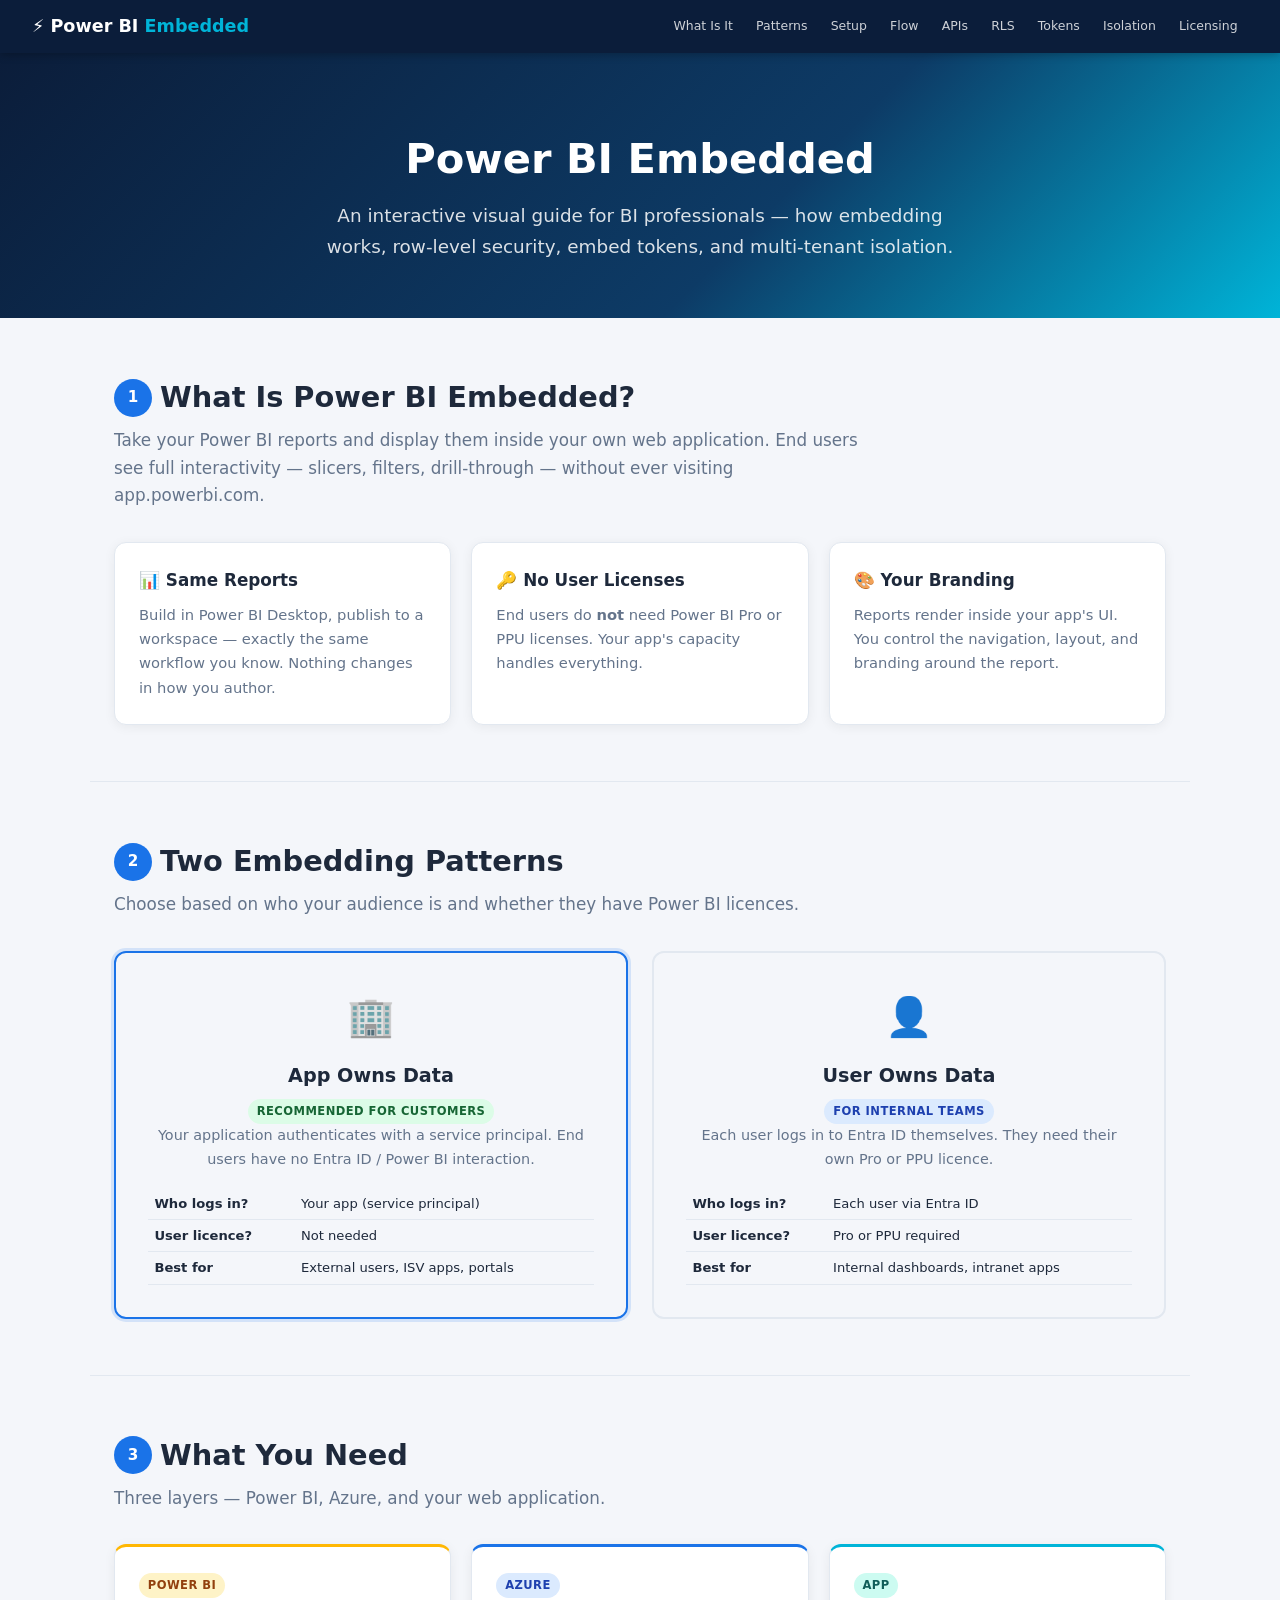
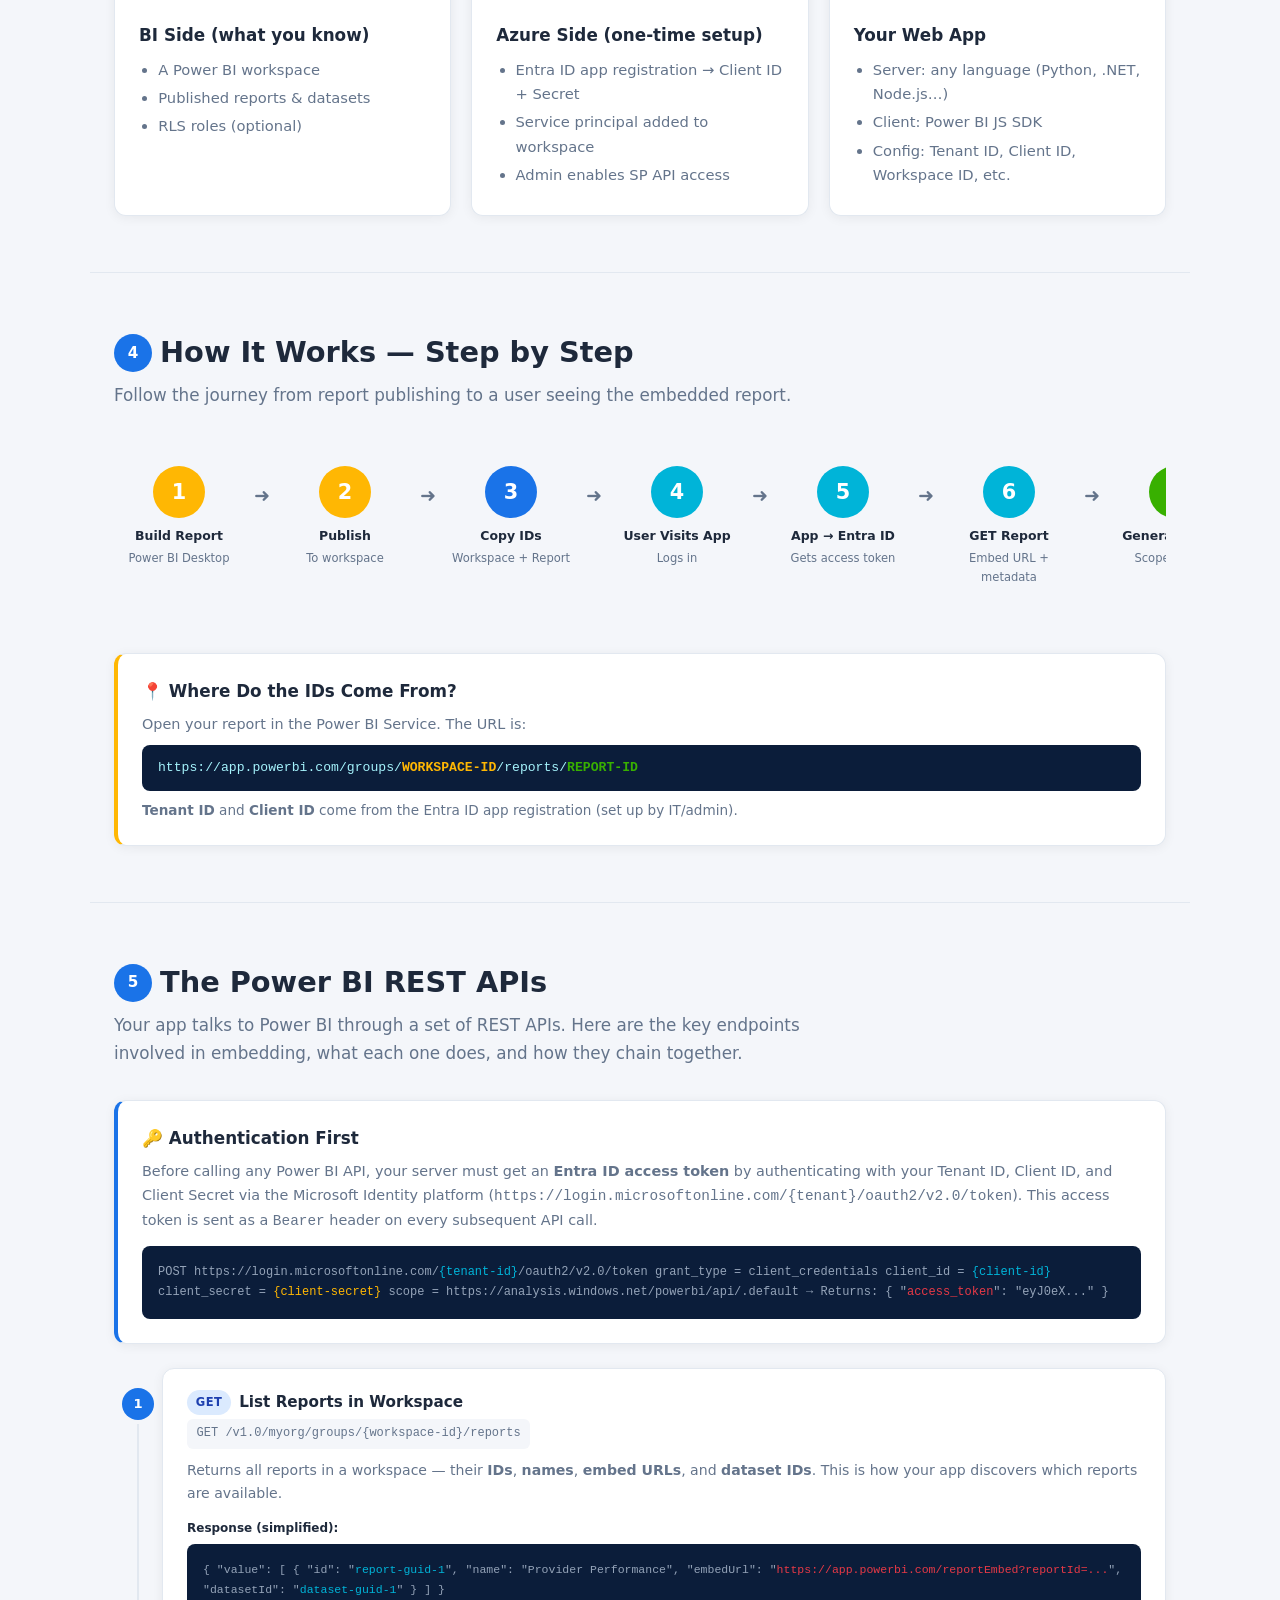
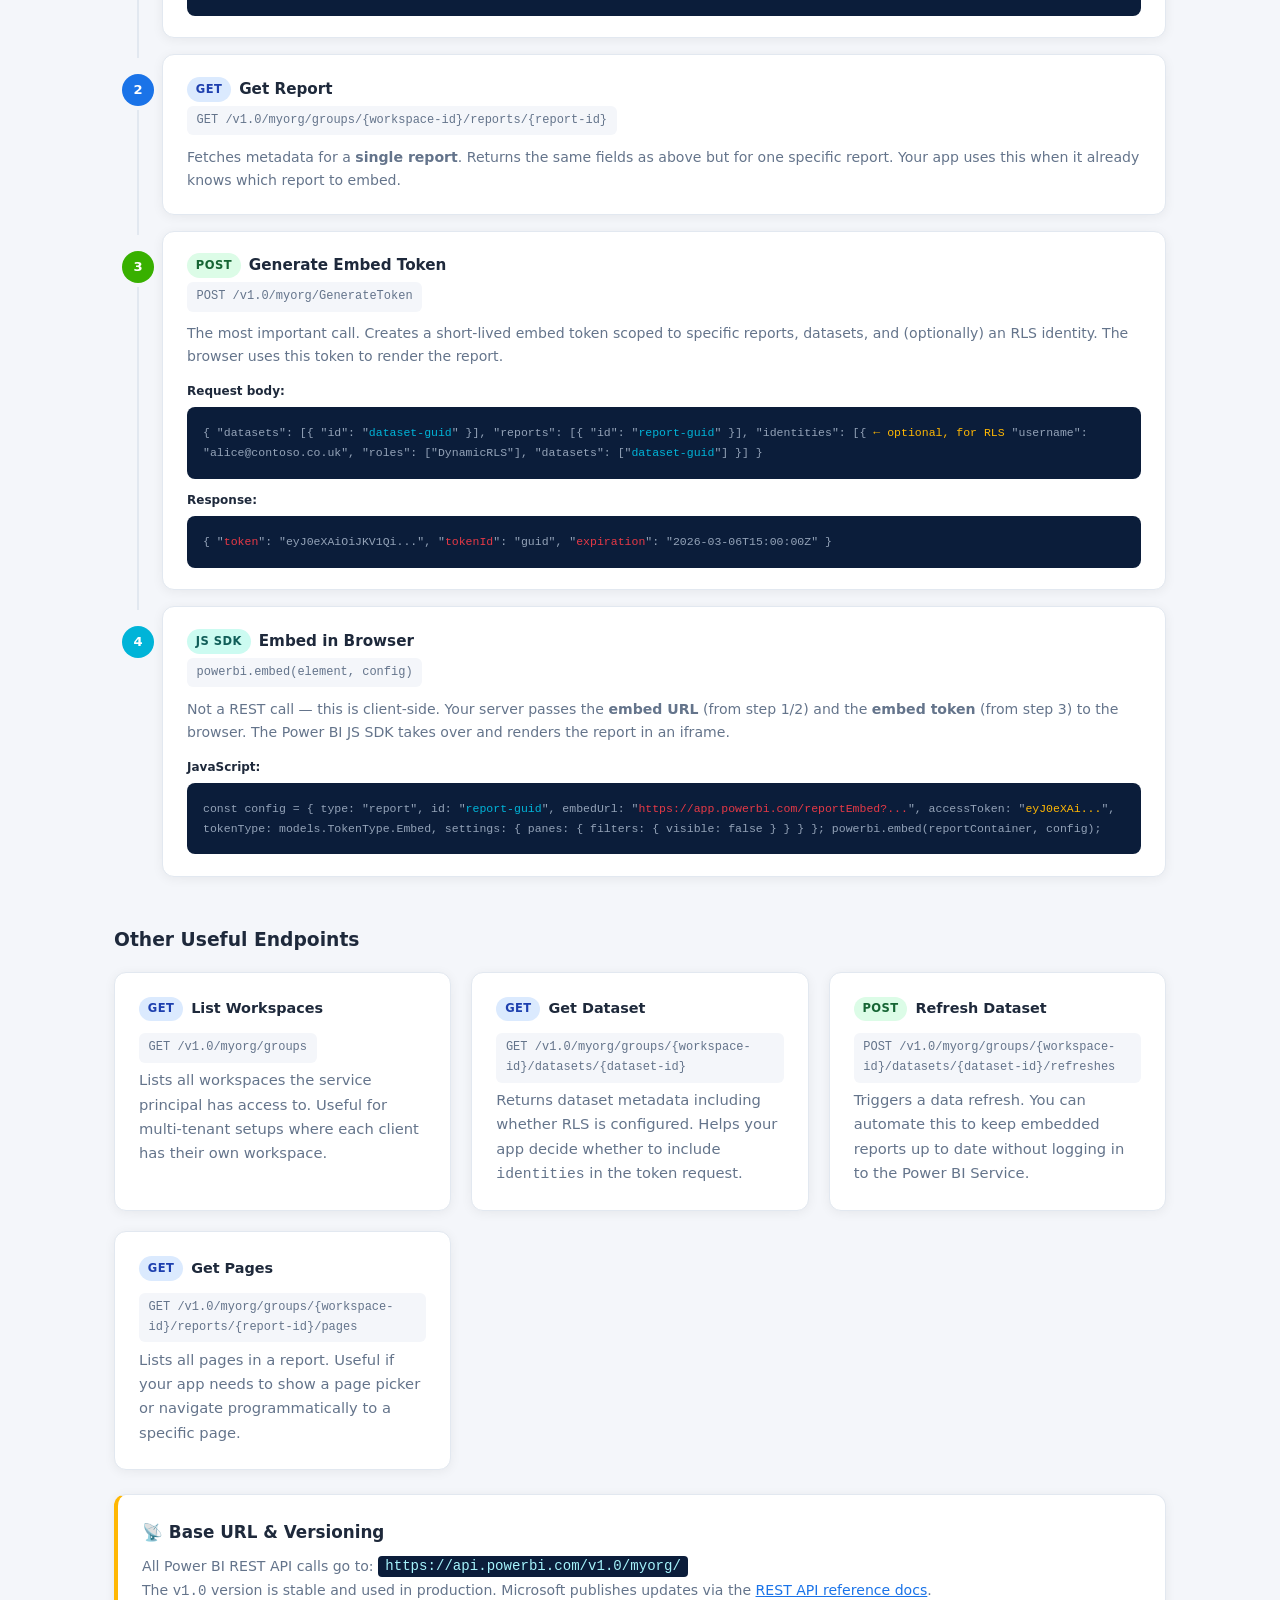
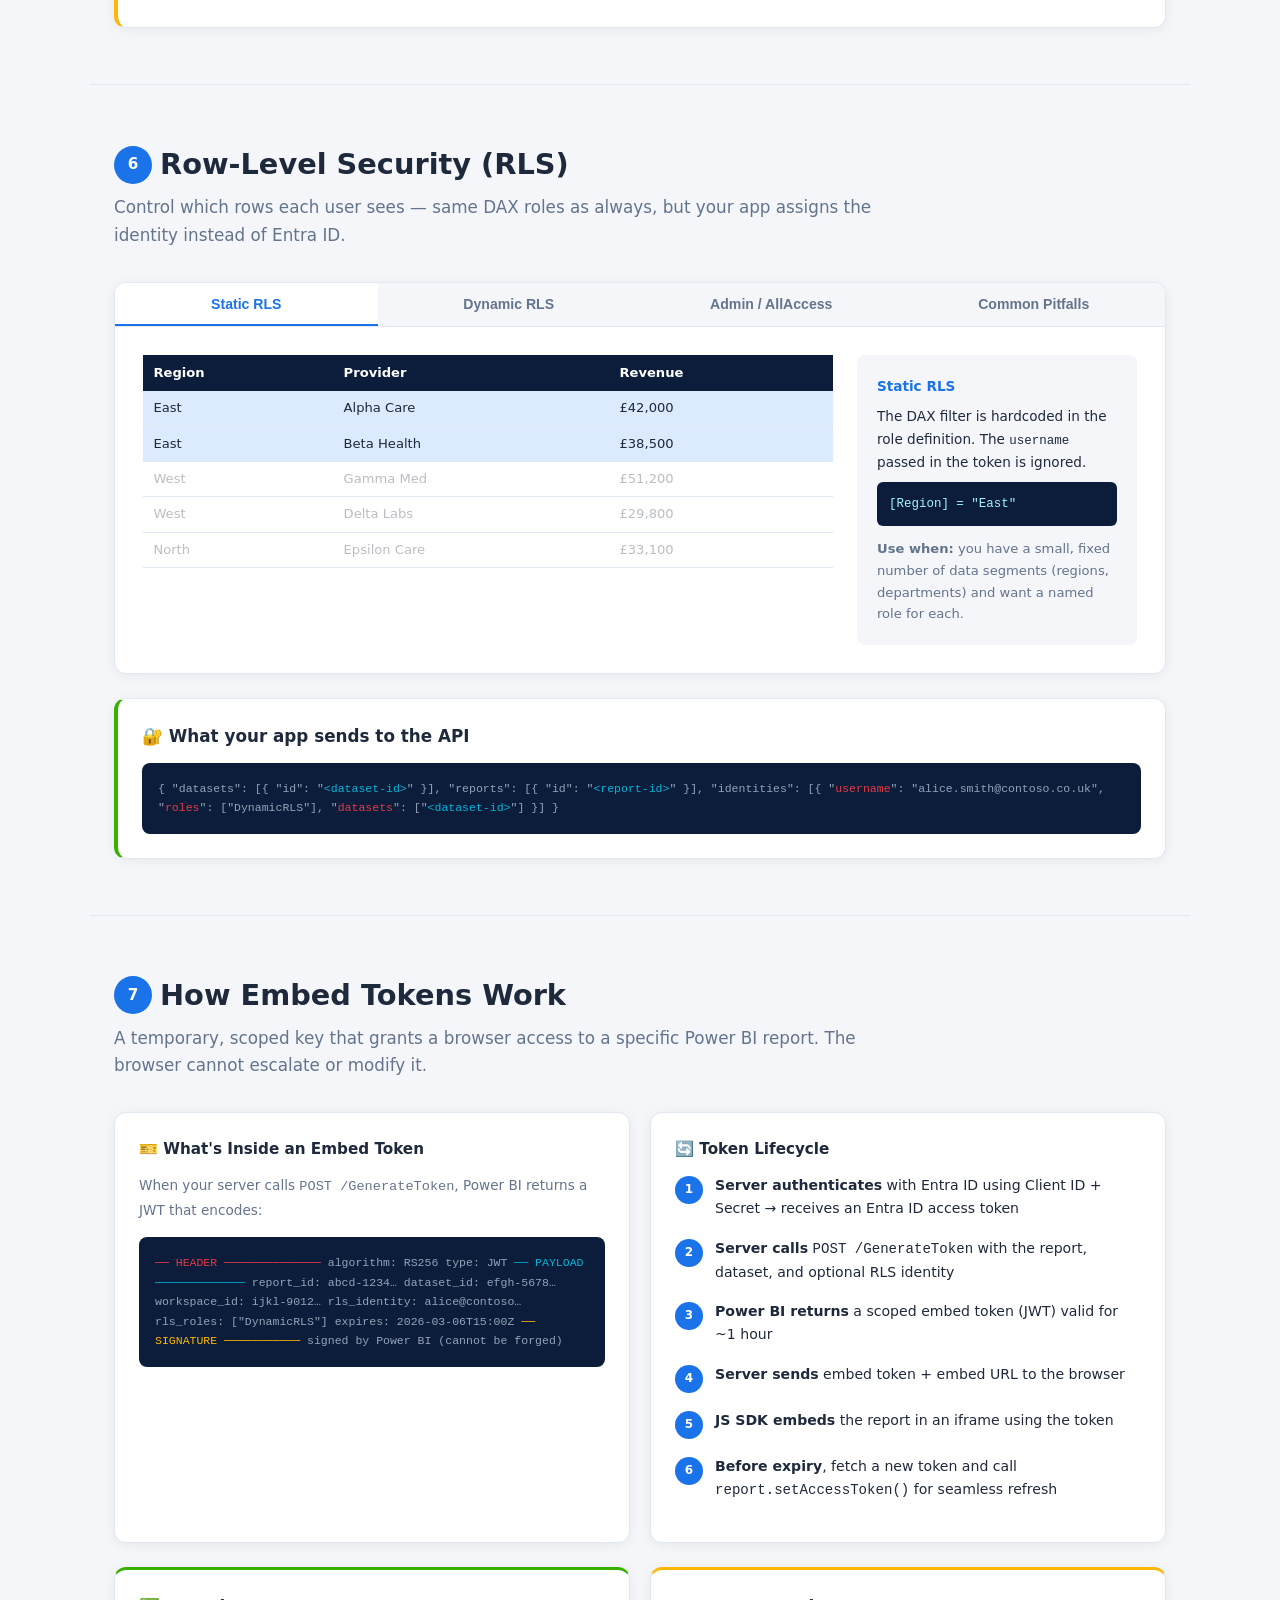
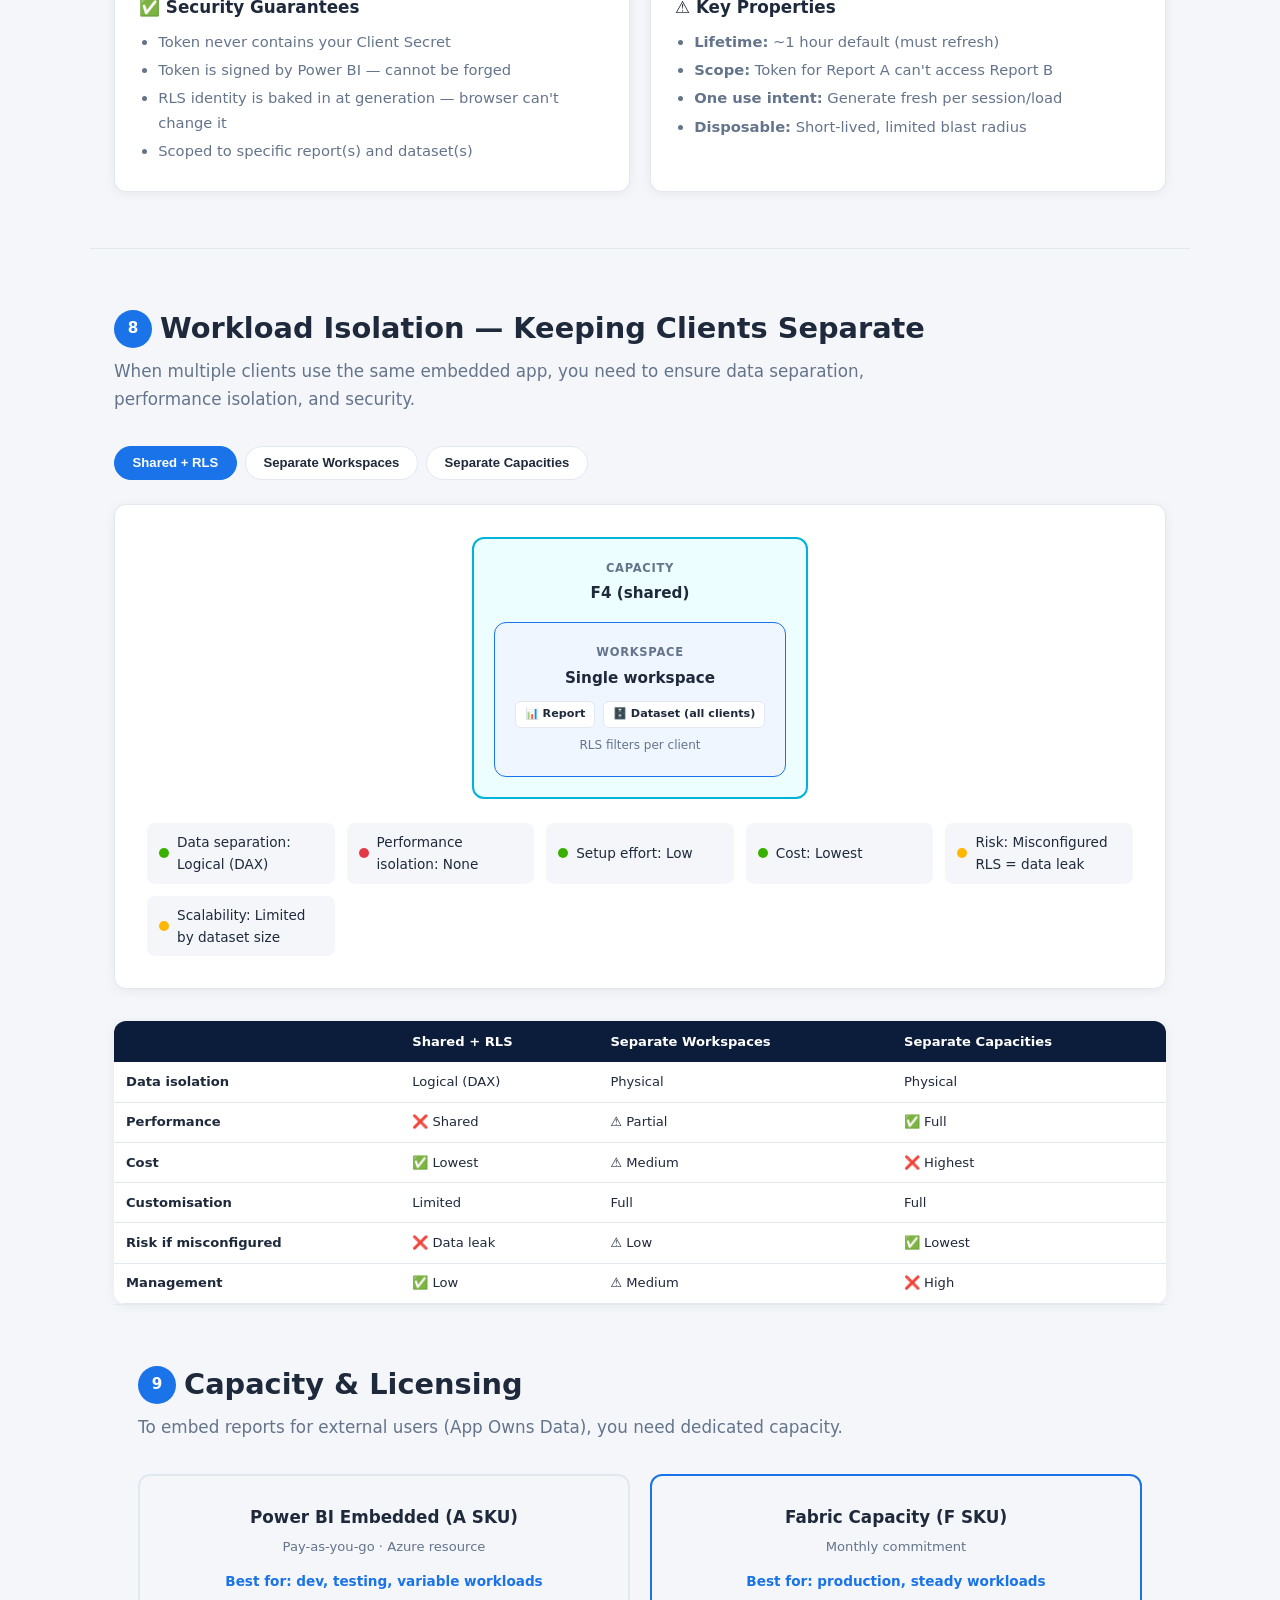
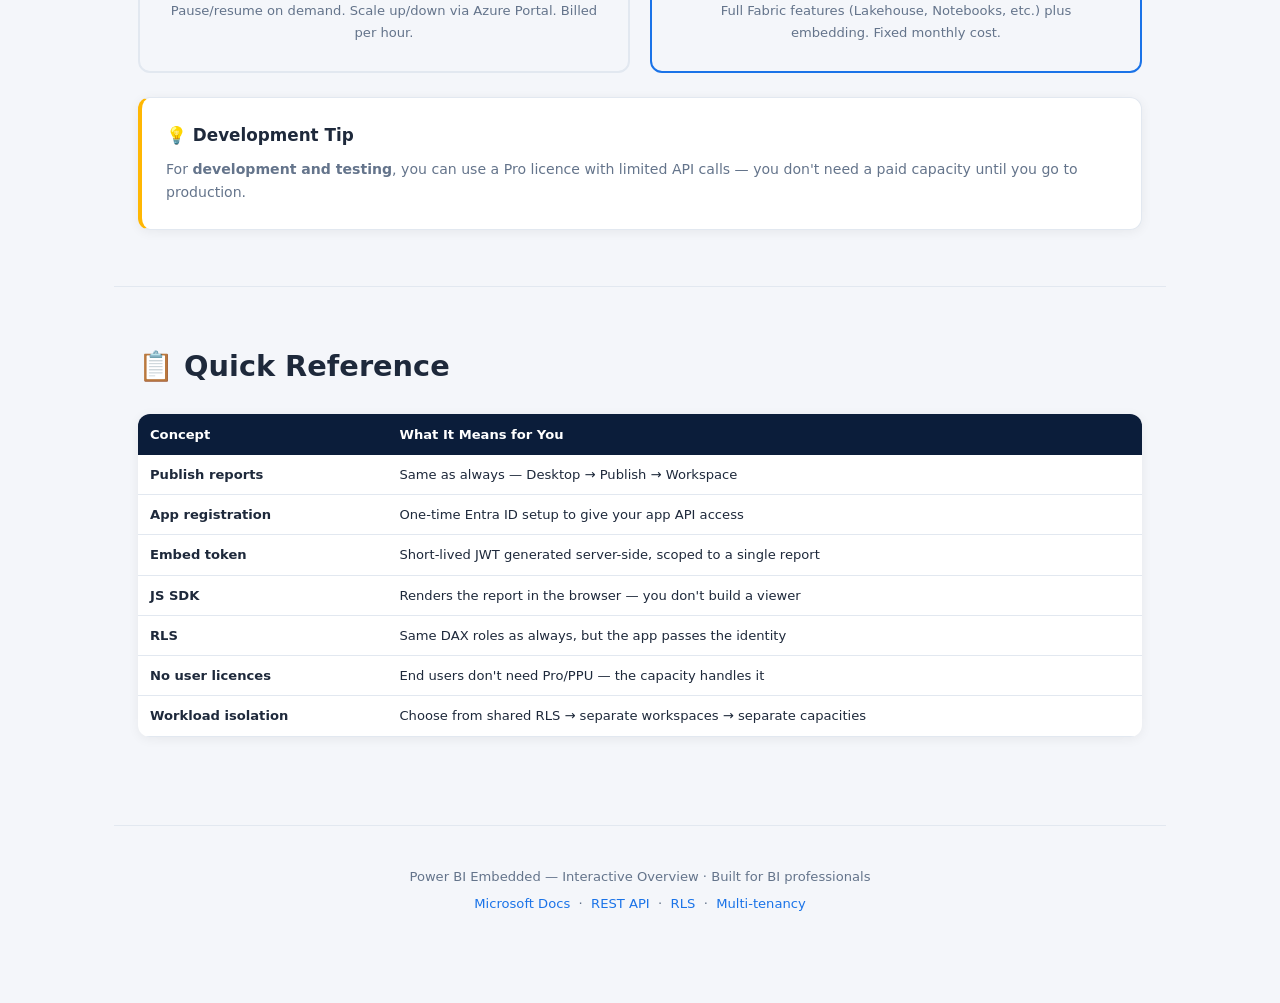
==== commit 03d283be: "Updating export dataset capabilities" ====
--- a/webpage/pbi_embedded_overview.html
+++ b/webpage/pbi_embedded_overview.html
@@ -484,7 +484,7 @@
             <span class="icon">🏢</span>
             <h3>App Owns Data</h3>
             <span class="badge badge-green">Recommended for customers</span>
-            <p class="desc">Your application authenticates with a service principal. End users have no Azure AD / Power BI interaction.</p>
+            <p class="desc">Your application authenticates with a service principal. End users have no Entra ID / Power BI interaction.</p>
             <table>
                 <tr><td>Who logs in?</td><td>Your app (service principal)</td></tr>
                 <tr><td>User licence?</td><td>Not needed</td></tr>
@@ -495,9 +495,9 @@
             <span class="icon">👤</span>
             <h3>User Owns Data</h3>
             <span class="badge badge-blue">For internal teams</span>
-            <p class="desc">Each user logs in to Azure AD themselves. They need their own Pro or PPU licence.</p>
+            <p class="desc">Each user logs in to Entra ID themselves. They need their own Pro or PPU licence.</p>
             <table>
-                <tr><td>Who logs in?</td><td>Each user via Azure AD</td></tr>
+                <tr><td>Who logs in?</td><td>Each user via Entra ID</td></tr>
                 <tr><td>User licence?</td><td>Pro or PPU required</td></tr>
                 <tr><td>Best for</td><td>Internal dashboards, intranet apps</td></tr>
             </table>
@@ -586,7 +586,7 @@
 
             <div class="flow-step" data-delay="800">
                 <div class="circle" style="background: var(--teal);">5</div>
-                <div class="label">App → Azure AD</div>
+                <div class="label">App → Entra ID</div>
                 <div class="detail">Gets access token</div>
             </div>
             <div class="flow-arrow" data-delay="900">➜</div>
@@ -630,7 +630,7 @@
 https://app.powerbi.com/groups/<strong style="color:var(--amber);">WORKSPACE-ID</strong>/reports/<strong style="color:var(--green);">REPORT-ID</strong>
         </code>
         <p style="font-size:.85rem; color:var(--muted); margin-top:.5rem;">
-            <strong>Tenant ID</strong> and <strong>Client ID</strong> come from the Azure AD app registration (set up by IT/admin).
+            <strong>Tenant ID</strong> and <strong>Client ID</strong> come from the Entra ID app registration (set up by IT/admin).
         </p>
     </div>
 </section>
@@ -648,7 +648,7 @@
     <div class="card" style="border-left: 4px solid var(--blue); margin-bottom: 1.5rem;">
         <h3>🔑 Authentication First</h3>
         <p style="font-size:.9rem; color:var(--muted); margin-top:.3rem;">
-            Before calling any Power BI API, your server must get an <strong>Azure AD access token</strong> by authenticating with your Tenant ID, Client ID, and Client Secret via the Microsoft Identity platform (<code>https://login.microsoftonline.com/{tenant}/oauth2/v2.0/token</code>). This access token is sent as a <code>Bearer</code> header on every subsequent API call.
+            Before calling any Power BI API, your server must get an <strong>Entra ID access token</strong> by authenticating with your Tenant ID, Client ID, and Client Secret via the Microsoft Identity platform (<code>https://login.microsoftonline.com/{tenant}/oauth2/v2.0/token</code>). This access token is sent as a <code>Bearer</code> header on every subsequent API call.
         </p>
         <div class="token-jwt" style="margin-top:.75rem; font-size:.75rem;">
 POST https://login.microsoftonline.com/<span class="t-payload">{tenant-id}</span>/oauth2/v2.0/token
@@ -827,7 +827,7 @@
 <!-- ═══════════════════════════════════════════════════════ -->
 <section class="section fade-in" id="rls">
     <h2><span class="num">6</span> Row-Level Security (RLS)</h2>
-    <p class="subtitle">Control which rows each user sees — same DAX roles as always, but your app assigns the identity instead of Azure AD.</p>
+    <p class="subtitle">Control which rows each user sees — same DAX roles as always, but your app assigns the identity instead of Entra ID.</p>
 
     <div class="rls-demo">
         <div class="rls-tabs">
@@ -995,7 +995,7 @@
             <h4>🔄 Token Lifecycle</h4>
             <div class="lifecycle-steps">
                 <div class="lifecycle-step">
-                    <div class="step-text"><strong>Server authenticates</strong> with Azure AD using Client ID + Secret → receives an Azure AD access token</div>
+                    <div class="step-text"><strong>Server authenticates</strong> with Entra ID using Client ID + Secret → receives an Entra ID access token</div>
                 </div>
                 <div class="lifecycle-step">
                     <div class="step-text"><strong>Server calls</strong> <code>POST /GenerateToken</code> with the report, dataset, and optional RLS identity</div>
@@ -1173,20 +1173,6 @@
         </tbody>
     </table>
 
-    <!-- SP Profiles note -->
-    <div class="card mt" style="border-left: 4px solid var(--teal);">
-        <h3>🧩 Service Principal Profiles (Advanced)</h3>
-        <p style="font-size:.88rem; color:var(--muted); margin-top:.3rem;">
-            For large-scale multi-tenancy (hundreds of clients), Microsoft recommends <strong>service principal profiles</strong> — virtual sub-identities of your service principal, each scoped to specific workspaces.
-        </p>
-        <ul style="font-size:.85rem; color:var(--muted); margin-top:.5rem;">
-            <li><strong>Tighter blast radius</strong> — a compromised profile only affects one client</li>
-            <li><strong>Higher API rate limits</strong> — limits are per-profile, not shared</li>
-            <li><strong>Easier auditing</strong> — API calls are tagged by profile</li>
-        </ul>
-    </div>
-</section>
-
 <hr class="divider">
 
 <!-- ═══════════════════════════════════════════════════════ -->
@@ -1232,7 +1218,7 @@
         </thead>
         <tbody>
             <tr><td><strong>Publish reports</strong></td><td>Same as always — Desktop → Publish → Workspace</td></tr>
-            <tr><td><strong>App registration</strong></td><td>One-time Azure AD setup to give your app API access</td></tr>
+            <tr><td><strong>App registration</strong></td><td>One-time Entra ID setup to give your app API access</td></tr>
             <tr><td><strong>Embed token</strong></td><td>Short-lived JWT generated server-side, scoped to a single report</td></tr>
             <tr><td><strong>JS SDK</strong></td><td>Renders the report in the browser — you don't build a viewer</td></tr>
             <tr><td><strong>RLS</strong></td><td>Same DAX roles as always, but the app passes the identity</td></tr>
